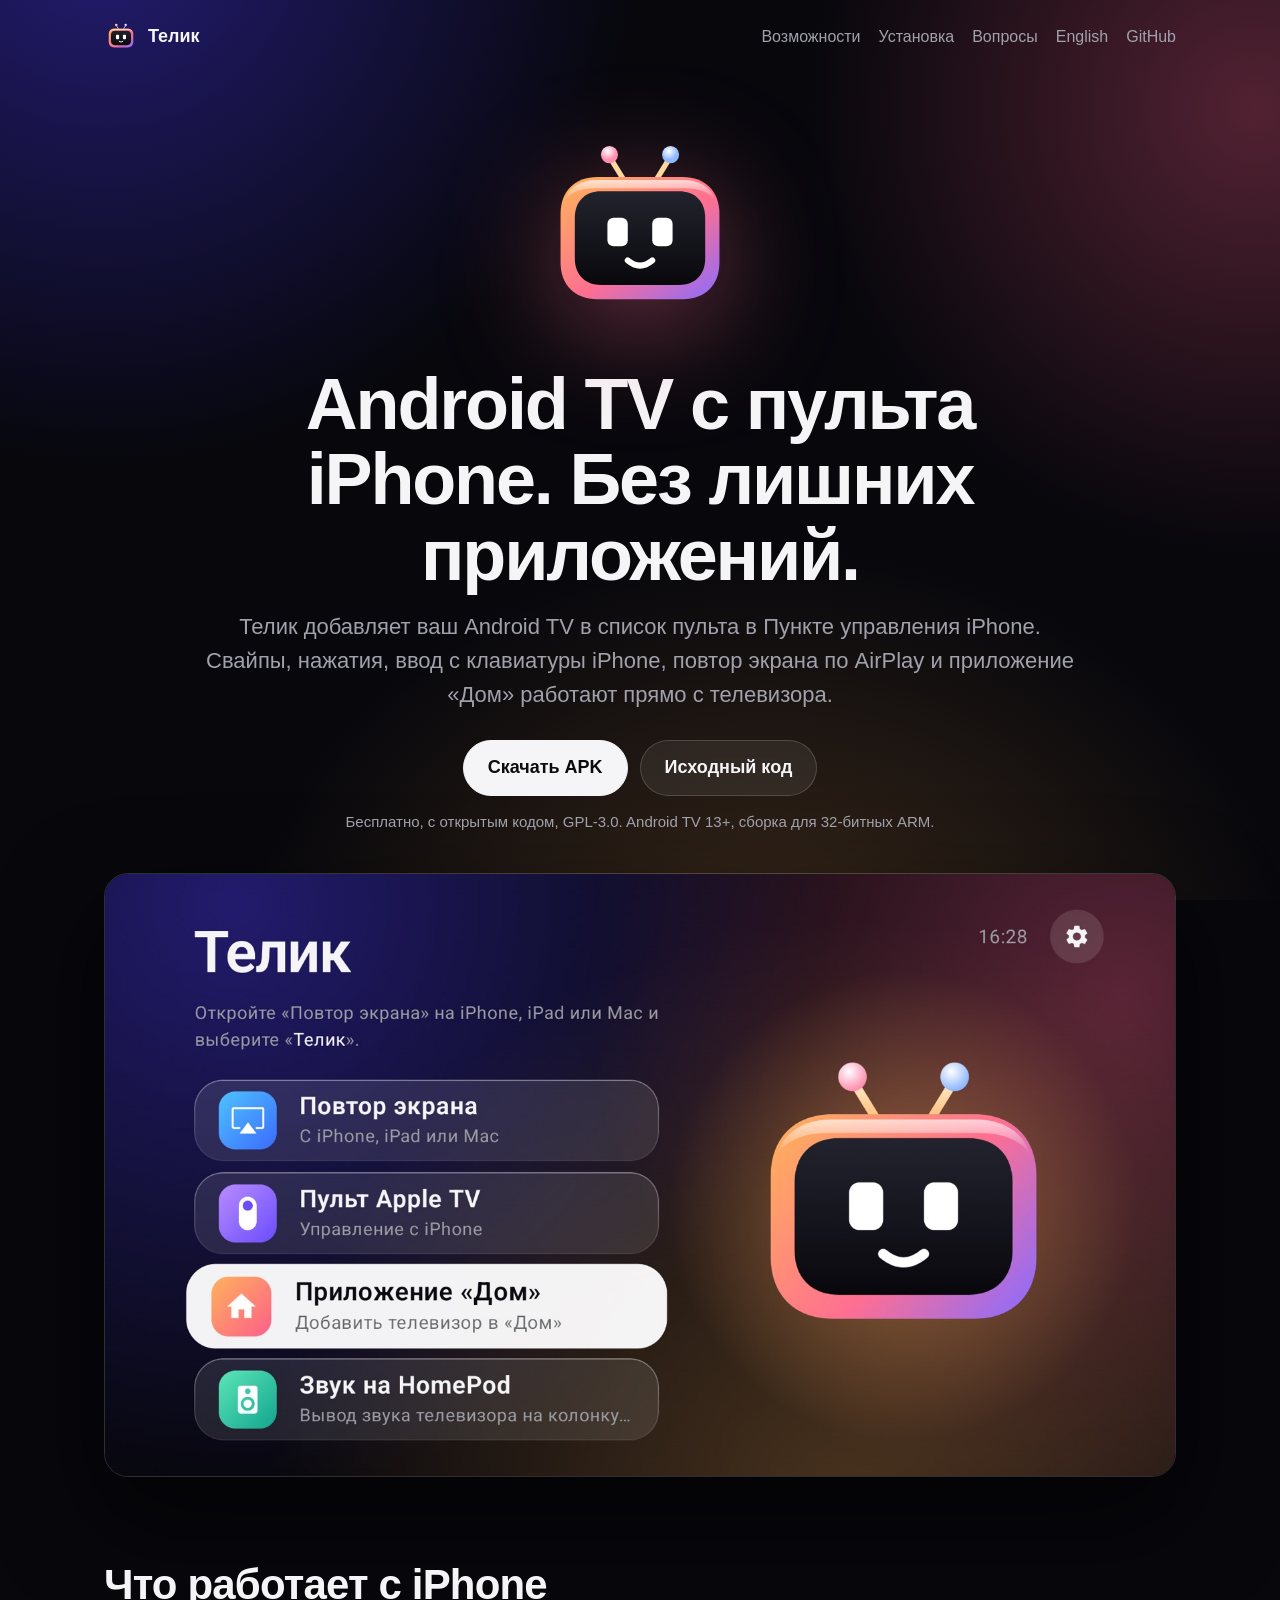
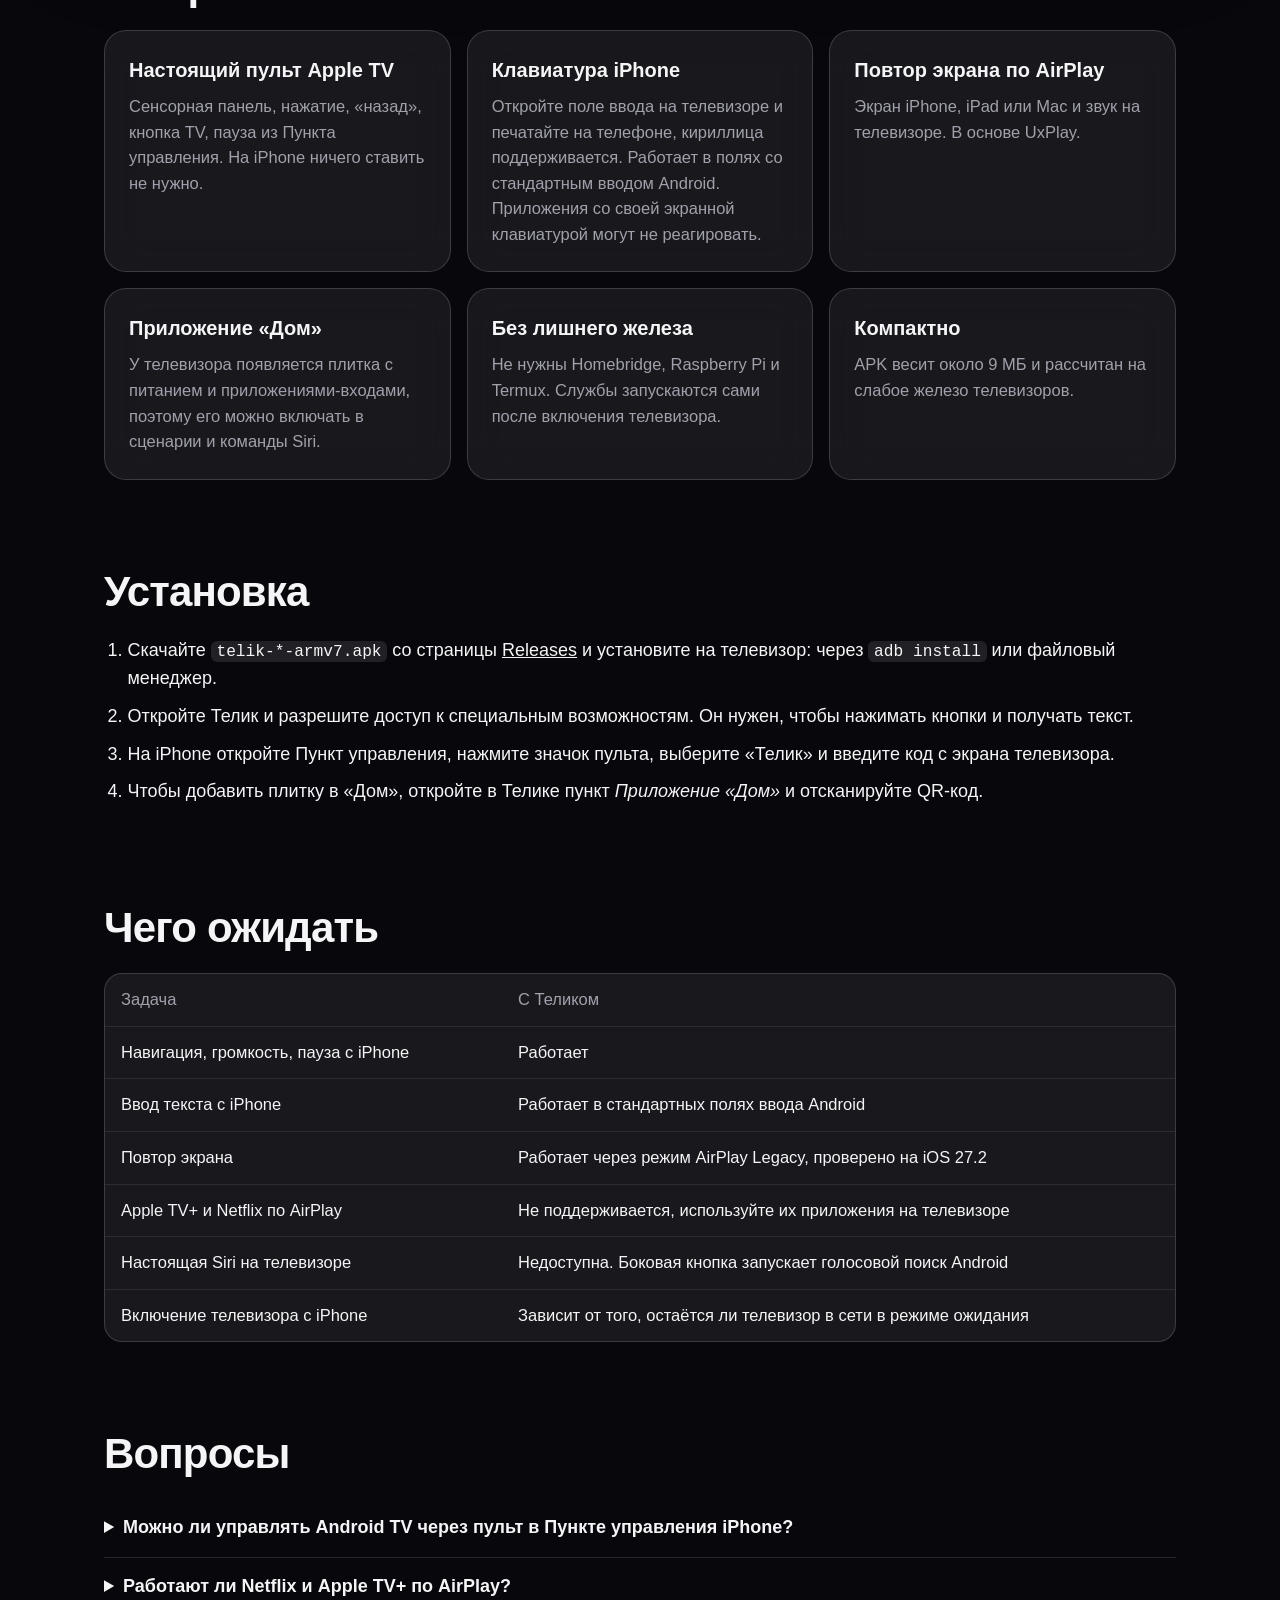
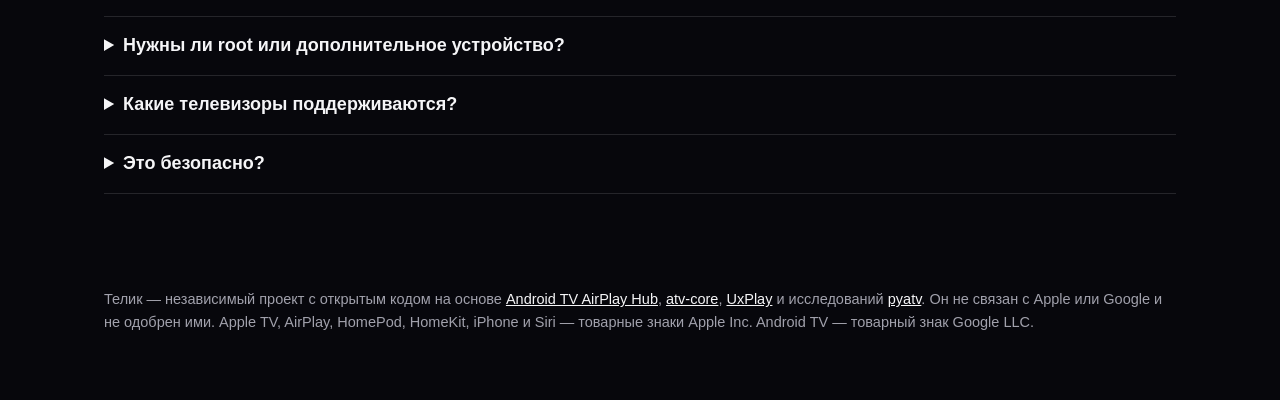
==== site/ru/index.html @ fb1e17ef "feat: add iphone keyboard and apple home server The app receives iPhone keyboard text. A Kotlin serv" ====
<!doctype html>
<html lang="ru">
<head>
<meta charset="utf-8">
<meta name="viewport" content="width=device-width, initial-scale=1">
<title>Телик: управление Android TV с iPhone через встроенный пульт Apple TV</title>
<meta name="description" content="Бесплатное приложение с открытым кодом для Android TV: штатный пульт iPhone в Пункте управления, ввод с клавиатуры iPhone, повтор экрана по AirPlay и телевизор в приложении «Дом». Устанавливается только на телевизор.">
<link rel="canonical" href="https://andrewkomkov.github.io/telik/ru/">
<link rel="alternate" hreflang="en" href="https://andrewkomkov.github.io/telik/">
<link rel="alternate" hreflang="ru" href="https://andrewkomkov.github.io/telik/ru/">
<link rel="alternate" hreflang="x-default" href="https://andrewkomkov.github.io/telik/">
<link rel="icon" href="../assets/mascot.svg" type="image/svg+xml">
<meta name="theme-color" content="#07070c">
<meta property="og:type" content="website">
<meta property="og:locale" content="ru_RU">
<meta property="og:title" content="Телик: пульт iPhone, клавиатура, AirPlay и «Дом» для Android TV">
<meta property="og:description" content="Одно бесплатное приложение на телевизоре. Без приставки Apple TV, сервера и приложений на iPhone.">
<meta property="og:url" content="https://andrewkomkov.github.io/telik/ru/">
<meta property="og:image" content="https://andrewkomkov.github.io/telik/assets/home.jpg">
<meta name="twitter:card" content="summary_large_image">
<link rel="stylesheet" href="../style.css">
<script type="application/ld+json">
{
  "@context": "https://schema.org",
  "@graph": [
    {
      "@type": "SoftwareApplication",
      "name": "Телик",
      "alternateName": "Telik",
      "applicationCategory": "UtilitiesApplication",
      "operatingSystem": "Android TV 13 или новее",
      "description": "Управление Android TV через штатный пульт и клавиатуру iPhone, повтор экрана по AirPlay и телевизор в приложении «Дом».",
      "url": "https://andrewkomkov.github.io/telik/ru/",
      "downloadUrl": "https://github.com/andrewkomkov/telik/releases/latest",
      "license": "https://www.gnu.org/licenses/gpl-3.0.html",
      "inLanguage": "ru",
      "offers": { "@type": "Offer", "price": "0", "priceCurrency": "USD" }
    },
    {
      "@type": "FAQPage",
      "mainEntity": [
        {
          "@type": "Question",
          "name": "Можно ли управлять Android TV через пульт в Пункте управления iPhone?",
          "acceptedAnswer": { "@type": "Answer", "text": "Да. Телик добавляет телевизор в список пульта Apple TV на iPhone. Сопряжение нужно один раз, по коду с экрана телевизора." }
        },
        {
          "@type": "Question",
          "name": "Работают ли Netflix и Apple TV+ по AirPlay?",
          "acceptedAnswer": { "@type": "Answer", "text": "Нет. Телик не расшифровывает защищённое видео. Открывайте эти сервисы в их приложениях на телевизоре и управляйте ими с пульта iPhone." }
        },
        {
          "@type": "Question",
          "name": "Нужны ли root или дополнительное устройство?",
          "acceptedAnswer": { "@type": "Answer", "text": "Нет. Приложение работает на телевизоре без root, сервера, Homebridge и приложений на iPhone." }
        }
      ]
    }
  ]
}
</script>
</head>
<body>
<div class="wrap">
  <header class="top">
    <a class="brand" href="./"><img src="../assets/mascot.svg" alt="" width="34" height="34">Телик</a>
    <nav aria-label="Главное меню">
      <a class="optional" href="#features">Возможности</a>
      <a class="optional" href="#install">Установка</a>
      <a class="optional" href="#faq">Вопросы</a>
      <a href="../" hreflang="en" lang="en">English</a>
      <a href="https://github.com/andrewkomkov/telik">GitHub</a>
    </nav>
  </header>

  <main>
    <div class="hero">
      <img class="mascot" src="../assets/mascot.svg" alt="Телик: улыбающийся телевизор с двумя антеннами" width="220" height="220">
      <h1>Android TV с пульта iPhone. Без лишних приложений.</h1>
      <p class="lead">Телик добавляет ваш Android TV в список пульта в Пункте управления iPhone. Свайпы, нажатия, ввод с клавиатуры iPhone, повтор экрана по AirPlay и приложение «Дом» работают прямо с телевизора.</p>
      <div class="cta">
        <a class="button primary" href="https://github.com/andrewkomkov/telik/releases/latest">Скачать APK</a>
        <a class="button" href="https://github.com/andrewkomkov/telik">Исходный код</a>
      </div>
      <p class="note">Бесплатно, с открытым кодом, GPL-3.0. Android TV 13+, сборка для 32-битных ARM.</p>
      <img class="shot" src="../assets/home.jpg" alt="Главный экран Телика: повтор экрана, пульт Apple TV, приложение «Дом» и звук на HomePod" width="1600" height="900">
    </div>

    <section id="features">
      <h2>Что работает с iPhone</h2>
      <div class="grid">
        <article class="card"><h3>Настоящий пульт Apple TV</h3><p>Сенсорная панель, нажатие, «назад», кнопка TV, пауза из Пункта управления. На iPhone ничего ставить не нужно.</p></article>
        <article class="card"><h3>Клавиатура iPhone</h3><p>Откройте поле ввода на телевизоре и печатайте на телефоне, кириллица поддерживается. Работает в полях со стандартным вводом Android. Приложения со своей экранной клавиатурой могут не реагировать.</p></article>
        <article class="card"><h3>Повтор экрана по AirPlay</h3><p>Экран iPhone, iPad или Mac и звук на телевизоре. В основе UxPlay.</p></article>
        <article class="card"><h3>Приложение «Дом»</h3><p>У телевизора появляется плитка с питанием и приложениями-входами, поэтому его можно включать в сценарии и команды Siri.</p></article>
        <article class="card"><h3>Без лишнего железа</h3><p>Не нужны Homebridge, Raspberry Pi и Termux. Службы запускаются сами после включения телевизора.</p></article>
        <article class="card"><h3>Компактно</h3><p>APK весит около 9&nbsp;МБ и рассчитан на слабое железо телевизоров.</p></article>
      </div>
    </section>

    <section id="install">
      <h2>Установка</h2>
      <ol class="steps">
        <li>Скачайте <code>telik-*-armv7.apk</code> со страницы <a href="https://github.com/andrewkomkov/telik/releases/latest">Releases</a> и установите на телевизор: через <code>adb install</code> или файловый менеджер.</li>
        <li>Откройте Телик и разрешите доступ к специальным возможностям. Он нужен, чтобы нажимать кнопки и получать текст.</li>
        <li>На iPhone откройте Пункт управления, нажмите значок пульта, выберите «Телик» и введите код с экрана телевизора.</li>
        <li>Чтобы добавить плитку в «Дом», откройте в Телике пункт <em>Приложение «Дом»</em> и отсканируйте QR-код.</li>
      </ol>
    </section>

    <section id="compare">
      <h2>Чего ожидать</h2>
      <div class="table-scroll">
        <table>
          <thead><tr><th scope="col">Задача</th><th scope="col">С Теликом</th></tr></thead>
          <tbody>
            <tr><td>Навигация, громкость, пауза с iPhone</td><td>Работает</td></tr>
            <tr><td>Ввод текста с iPhone</td><td>Работает в стандартных полях ввода Android</td></tr>
            <tr><td>Повтор экрана</td><td>Работает через режим AirPlay Legacy, проверено на iOS 27.2</td></tr>
            <tr><td>Apple TV+ и Netflix по AirPlay</td><td>Не поддерживается, используйте их приложения на телевизоре</td></tr>
            <tr><td>Настоящая Siri на телевизоре</td><td>Недоступна. Боковая кнопка запускает голосовой поиск Android</td></tr>
            <tr><td>Включение телевизора с iPhone</td><td>Зависит от того, остаётся ли телевизор в сети в режиме ожидания</td></tr>
          </tbody>
        </table>
      </div>
    </section>

    <section id="faq">
      <h2>Вопросы</h2>
      <details><summary>Можно ли управлять Android TV через пульт в Пункте управления iPhone?</summary><p>Да. Телик добавляет телевизор в список пульта Apple TV на iPhone. Сопряжение нужно один раз, по коду с экрана телевизора.</p></details>
      <details><summary>Работают ли Netflix и Apple TV+ по AirPlay?</summary><p>Нет. Телик не расшифровывает защищённое видео. Открывайте эти сервисы в их приложениях на телевизоре и управляйте ими с пульта iPhone.</p></details>
      <details><summary>Нужны ли root или дополнительное устройство?</summary><p>Нет. Приложение работает на телевизоре без root, сервера, Homebridge и приложений на iPhone.</p></details>
      <details><summary>Какие телевизоры поддерживаются?</summary><p>Проверено на 32-битном телевизоре Dahua 4K с Android 14 и iPhone на iOS 27.2. Другие модели на Android TV 13+ должны работать, отчёты ждём в трекере задач.</p></details>
      <details><summary>Это безопасно?</summary><p>Исходный код открыт. Служба специальных возможностей позволяет приложению управлять телевизором, поэтому ставьте только сборки, которым доверяете. В Телике нет аналитики и аккаунтов.</p></details>
    </section>
  </main>

  <footer>
    <p>Телик — независимый проект с открытым кодом на основе <a href="https://github.com/henry753951/android-tv-airplay-hub">Android TV AirPlay Hub</a>, <a href="https://github.com/corvofeng/atv-core">atv-core</a>, <a href="https://github.com/FDH2/UxPlay">UxPlay</a> и исследований <a href="https://github.com/postlund/pyatv">pyatv</a>. Он не связан с Apple или Google и не одобрен ими. Apple TV, AirPlay, HomePod, HomeKit, iPhone и Siri — товарные знаки Apple Inc. Android TV — товарный знак Google LLC.</p>
  </footer>
</div>
</body>
</html>
---- site/style.css ----
:root {
  --bg: #07070c;
  --text: #f5f5f7;
  --muted: #a1a1ac;
  --glass: rgb(255 255 255 / 7%);
  --edge: rgb(255 255 255 / 16%);
  --accent: #ff6f91;
}

* { box-sizing: border-box; }

html { scroll-behavior: smooth; }

body {
  margin: 0;
  background:
    radial-gradient(60vw 60vw at 8% -8%, rgb(74 58 255 / 42%), transparent 70%),
    radial-gradient(50vw 50vw at 98% 12%, rgb(255 94 138 / 30%), transparent 70%),
    radial-gradient(60vw 50vw at 60% 110%, rgb(255 170 77 / 22%), transparent 70%),
    var(--bg);
  background-attachment: fixed;
  color: var(--text);
  font: 400 18px/1.55 -apple-system, BlinkMacSystemFont, "SF Pro Text", "Inter", "Segoe UI", Roboto, sans-serif;
  -webkit-font-smoothing: antialiased;
}

a { color: inherit; }

.wrap { width: min(1120px, 100%); margin: 0 auto; padding: 0 24px; }

header.top {
  display: flex;
  align-items: center;
  justify-content: space-between;
  gap: 16px;
  padding: 20px 0;
}

.brand { display: flex; align-items: center; gap: 10px; font-weight: 650; text-decoration: none; }
.brand img { width: 34px; height: 34px; }

.top nav { display: flex; gap: 18px; color: var(--muted); font-size: 16px; }
.top nav a { text-decoration: none; }
.top nav a:hover, .top nav a:focus-visible { color: var(--text); }

.hero { padding: 48px 0 32px; text-align: center; }
.hero .mascot { width: min(220px, 50vw); filter: drop-shadow(0 24px 60px rgb(255 111 145 / 45%)); }

h1 {
  margin: 16px auto 16px;
  max-width: 17ch;
  font-size: clamp(38px, 7vw, 72px);
  line-height: 1.05;
  font-weight: 700;
  letter-spacing: -0.03em;
  text-wrap: balance;
}

.lead { max-width: 40em; margin: 0 auto 28px; color: var(--muted); font-size: clamp(18px, 2.3vw, 22px); text-wrap: pretty; }

.cta { display: flex; flex-wrap: wrap; justify-content: center; gap: 12px; }

.button {
  display: inline-block;
  padding: 13px 24px;
  border-radius: 999px;
  border: 1px solid var(--edge);
  background: var(--glass);
  font-weight: 600;
  text-decoration: none;
  backdrop-filter: blur(16px);
}

.button.primary { background: var(--text); border-color: var(--text); color: #0b0b10; }
.button:hover, .button:focus-visible { transform: scale(1.03); }

.note { margin-top: 14px; color: var(--muted); font-size: 15px; }

.shot {
  display: block;
  width: 100%;
  height: auto;
  margin: 40px 0 8px;
  border-radius: 24px;
  border: 1px solid var(--edge);
  box-shadow: 0 40px 100px rgb(0 0 0 / 55%);
}

section { padding: 44px 0; }

h2 { margin: 0 0 22px; font-size: clamp(28px, 4vw, 42px); line-height: 1.12; letter-spacing: -0.02em; text-wrap: balance; }

.grid { display: grid; grid-template-columns: repeat(auto-fit, minmax(270px, 1fr)); gap: 16px; }

.card {
  padding: 24px;
  border: 1px solid var(--edge);
  border-radius: 22px;
  background: var(--glass);
  backdrop-filter: blur(20px);
}

.card h3 { margin: 0 0 8px; font-size: 20px; }
.card p { margin: 0; color: var(--muted); font-size: 16.500px; }

ol.steps { padding-left: 1.3em; margin: 0; }
ol.steps li { margin-bottom: 10px; }

table { width: 100%; border-collapse: collapse; font-size: 16.500px; }
.table-scroll { overflow-x: auto; border: 1px solid var(--edge); border-radius: 18px; background: var(--glass); }
th, td { padding: 13px 16px; text-align: left; border-bottom: 1px solid rgb(255 255 255 / 9%); vertical-align: top; }
tr:last-child td { border-bottom: 0; }
th { color: var(--muted); font-weight: 500; }

details { padding: 15px 0; border-bottom: 1px solid rgb(255 255 255 / 12%); }
summary { cursor: pointer; font-weight: 600; }
details p { margin: 10px 0 0; color: var(--muted); }

code { padding: 0.1em 0.35em; border-radius: 6px; background: rgb(255 255 255 / 10%); font-size: 0.9em; overflow-wrap: anywhere; }

footer { padding: 36px 0 52px; color: var(--muted); font-size: 14.500px; }
footer a { color: var(--text); }

@media (prefers-reduced-motion: reduce) {
  html { scroll-behavior: auto; }
  .button:hover, .button:focus-visible { transform: none; }
}

@media (max-width: 560px) {
  .top nav a.optional { display: none; }
  body { font-size: 17px; }
}
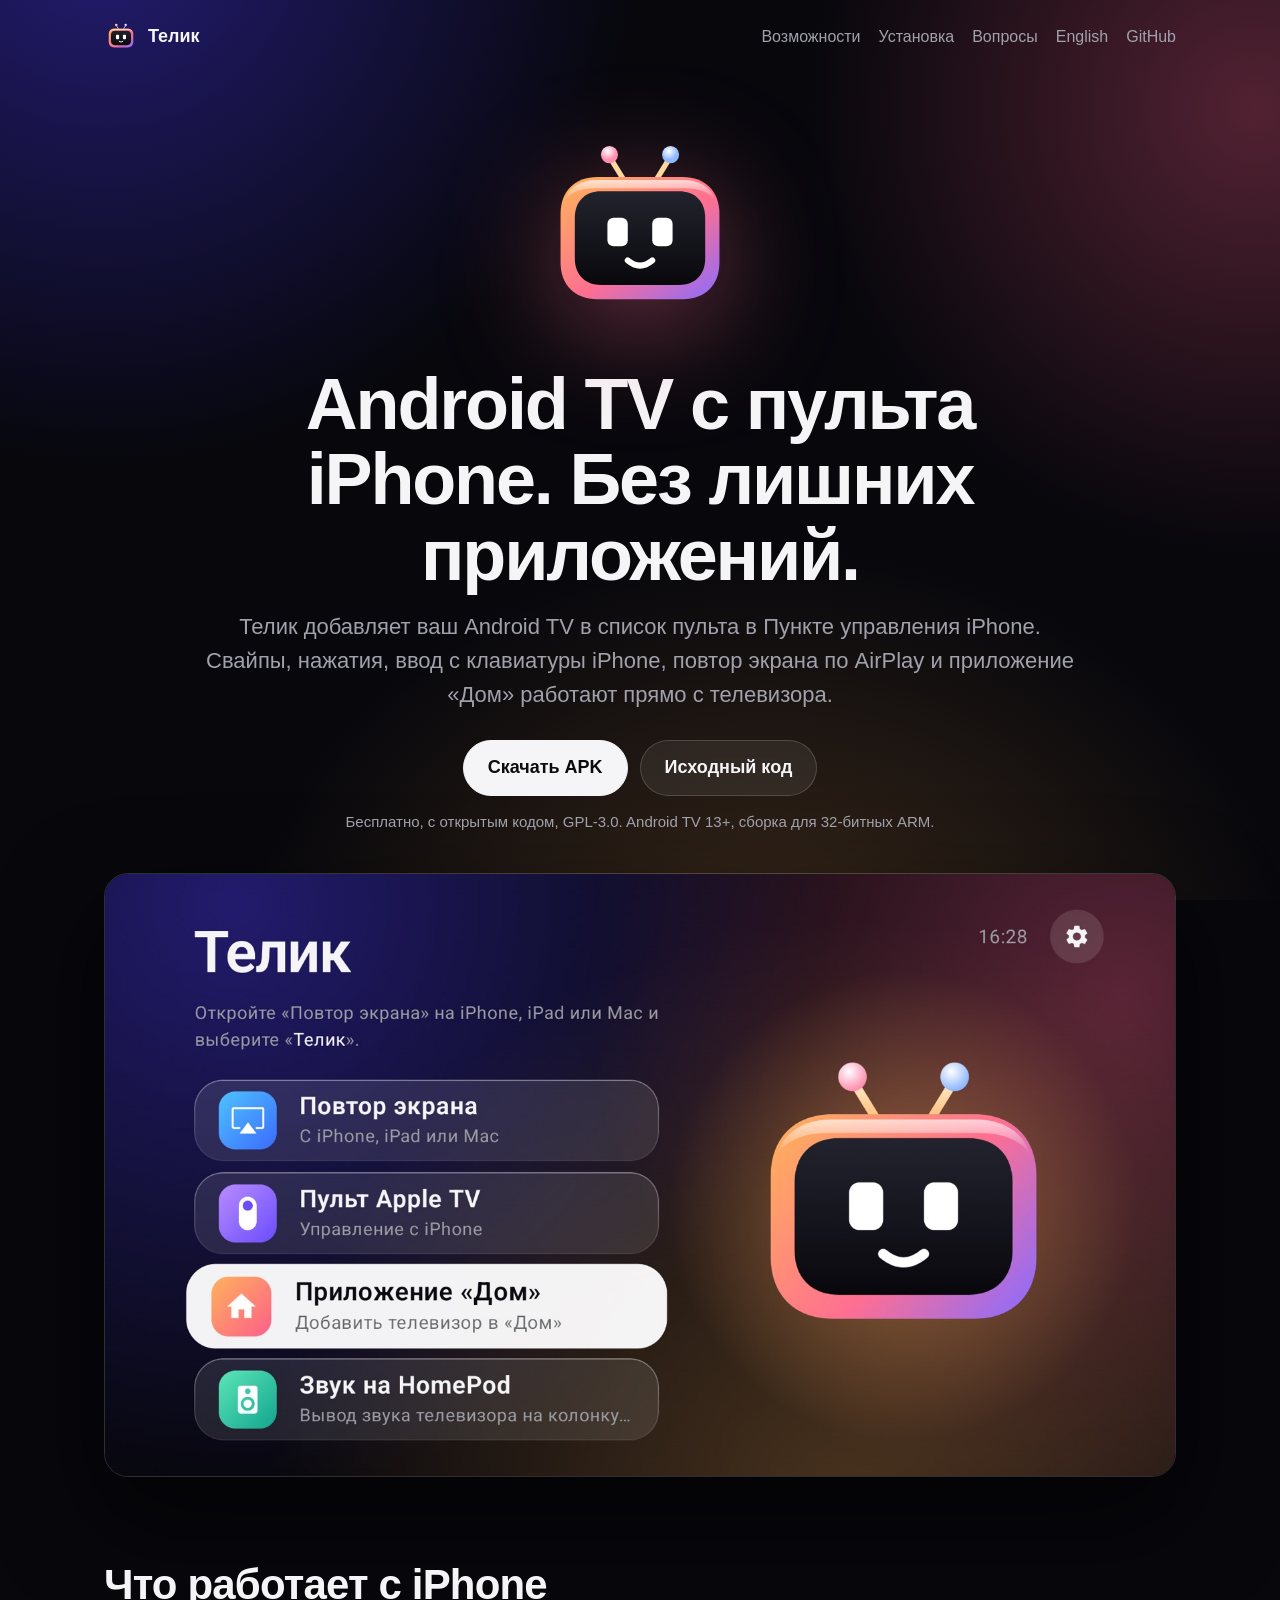
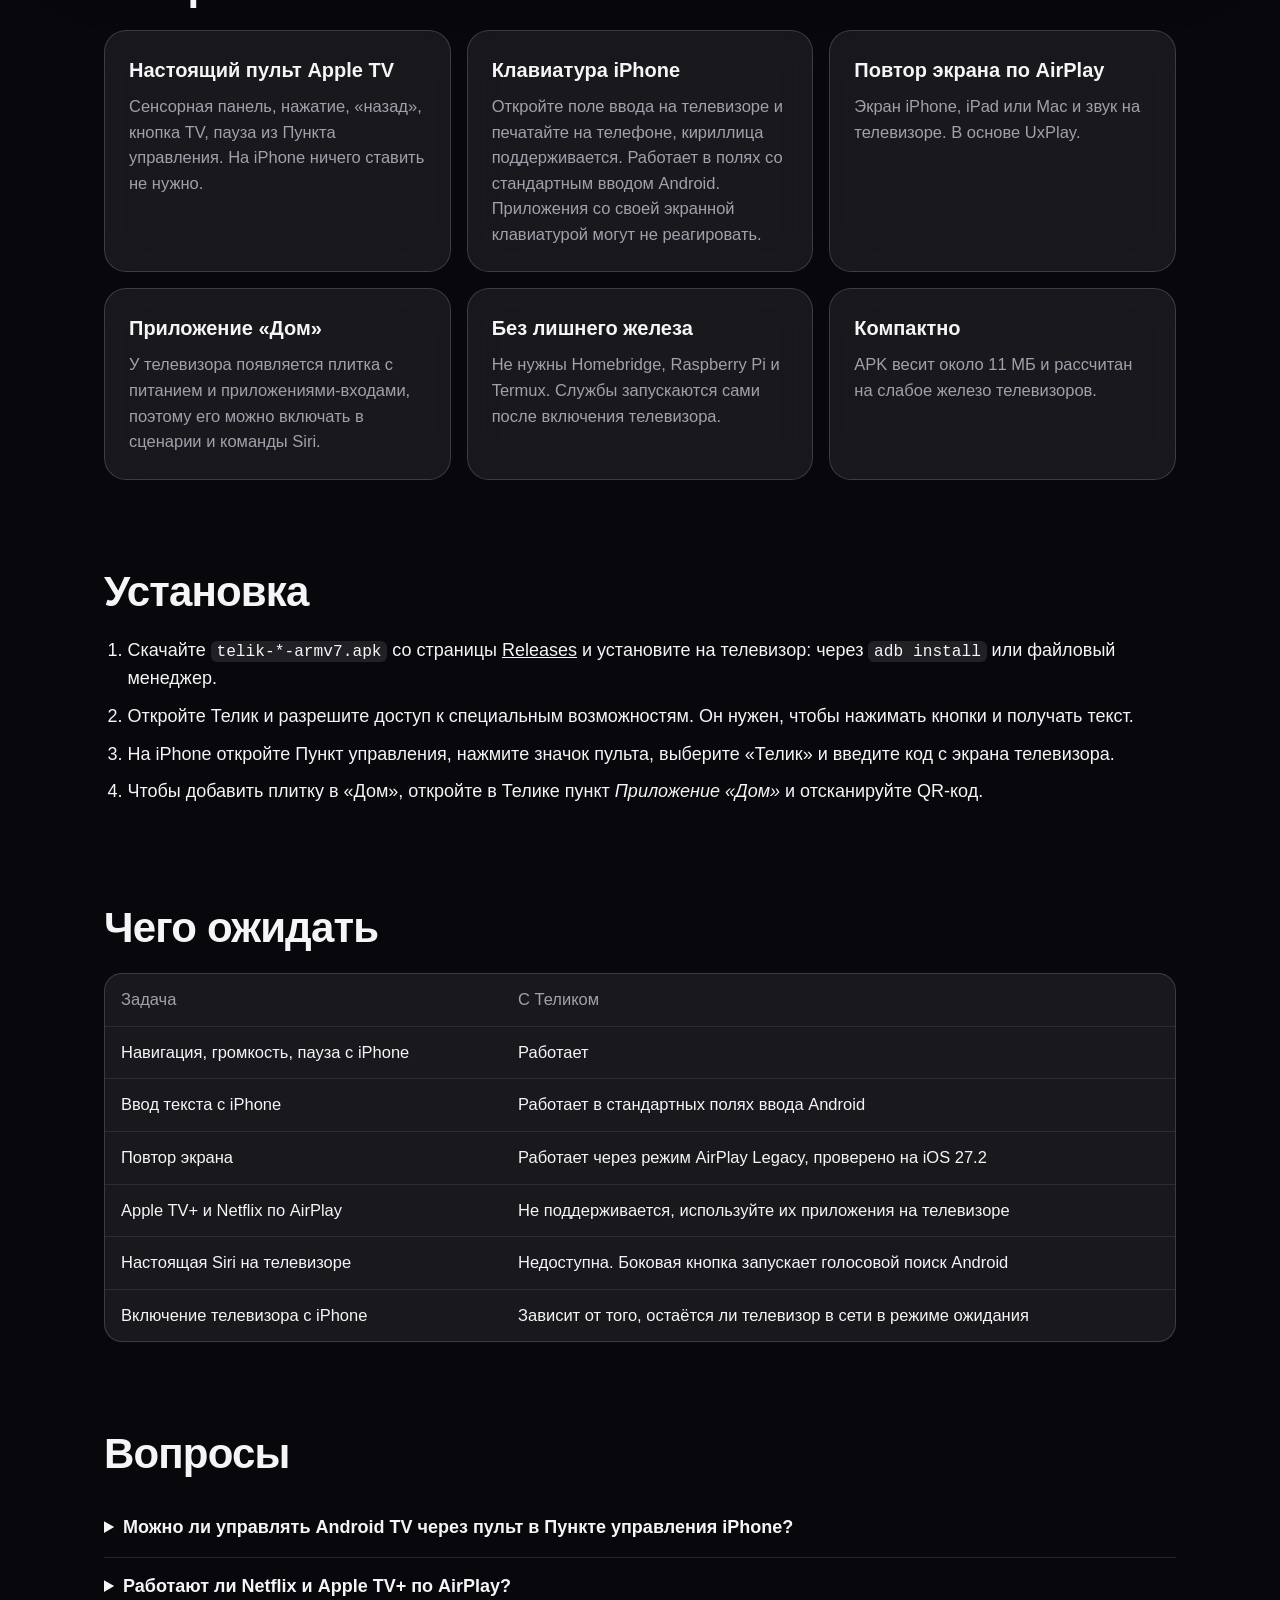
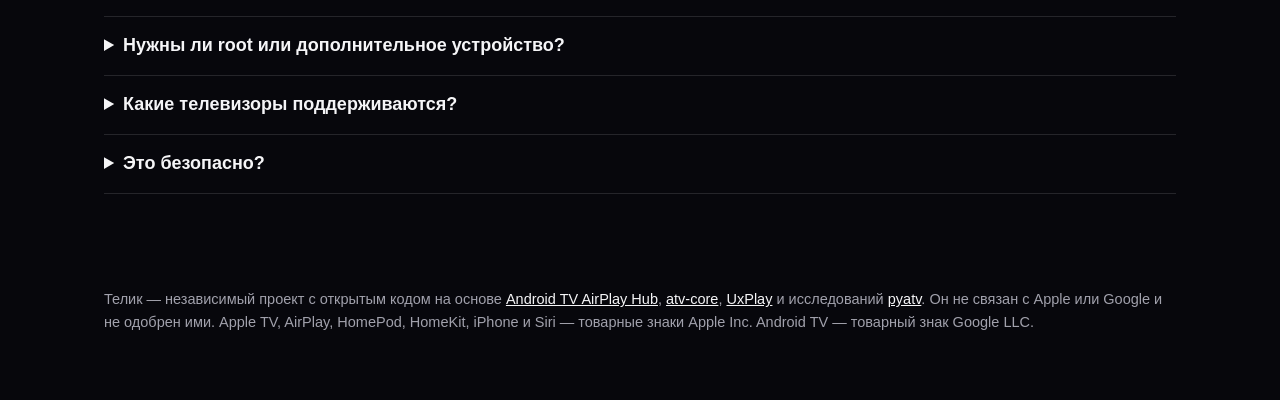
==== commit b7c3731e: "docs: add airplay 2 plan and f-droid recipe The site now shows the correct APK size. The plan is in " ====
--- a/site/ru/index.html
+++ b/site/ru/index.html
@@ -94,7 +94,7 @@
         <article class="card"><h3>Повтор экрана по AirPlay</h3><p>Экран iPhone, iPad или Mac и звук на телевизоре. В основе UxPlay.</p></article>
         <article class="card"><h3>Приложение «Дом»</h3><p>У телевизора появляется плитка с питанием и приложениями-входами, поэтому его можно включать в сценарии и команды Siri.</p></article>
         <article class="card"><h3>Без лишнего железа</h3><p>Не нужны Homebridge, Raspberry Pi и Termux. Службы запускаются сами после включения телевизора.</p></article>
-        <article class="card"><h3>Компактно</h3><p>APK весит около 9&nbsp;МБ и рассчитан на слабое железо телевизоров.</p></article>
+        <article class="card"><h3>Компактно</h3><p>APK весит около 11&nbsp;МБ и рассчитан на слабое железо телевизоров.</p></article>
       </div>
     </section>
 
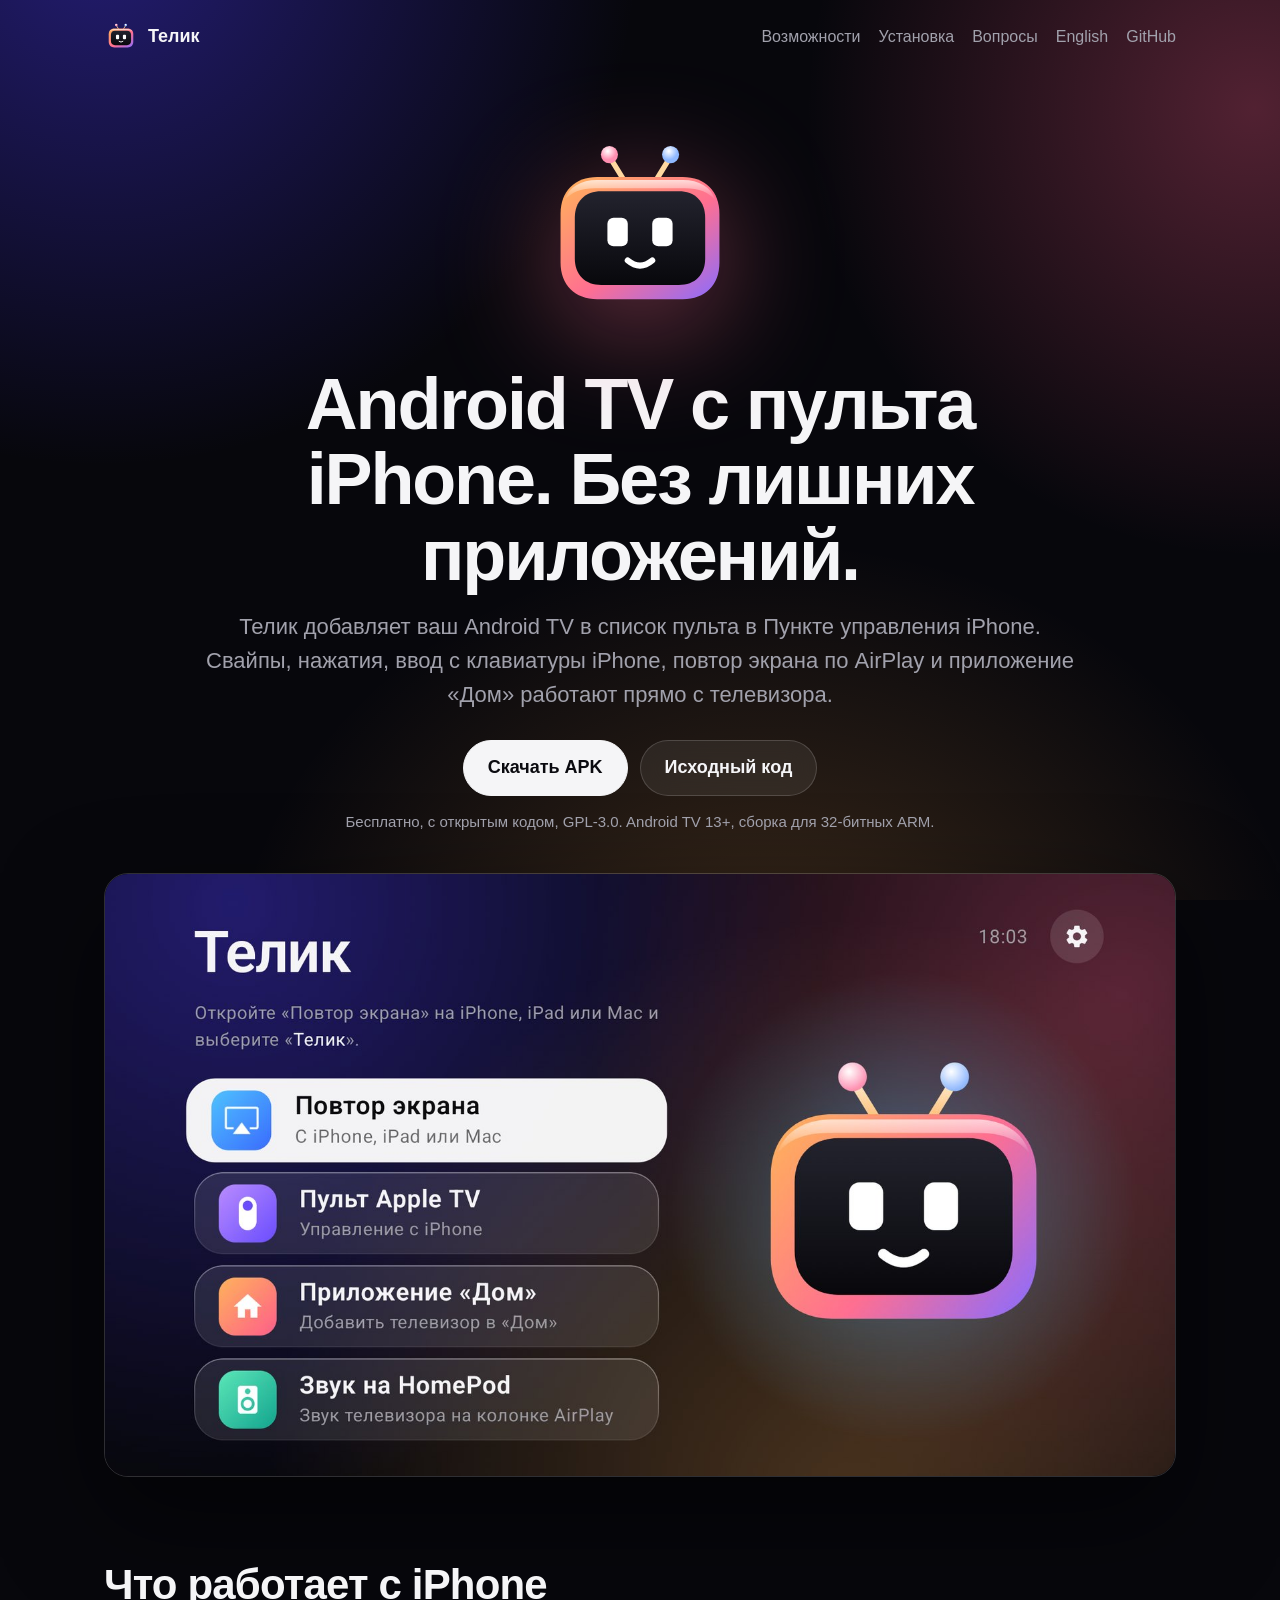
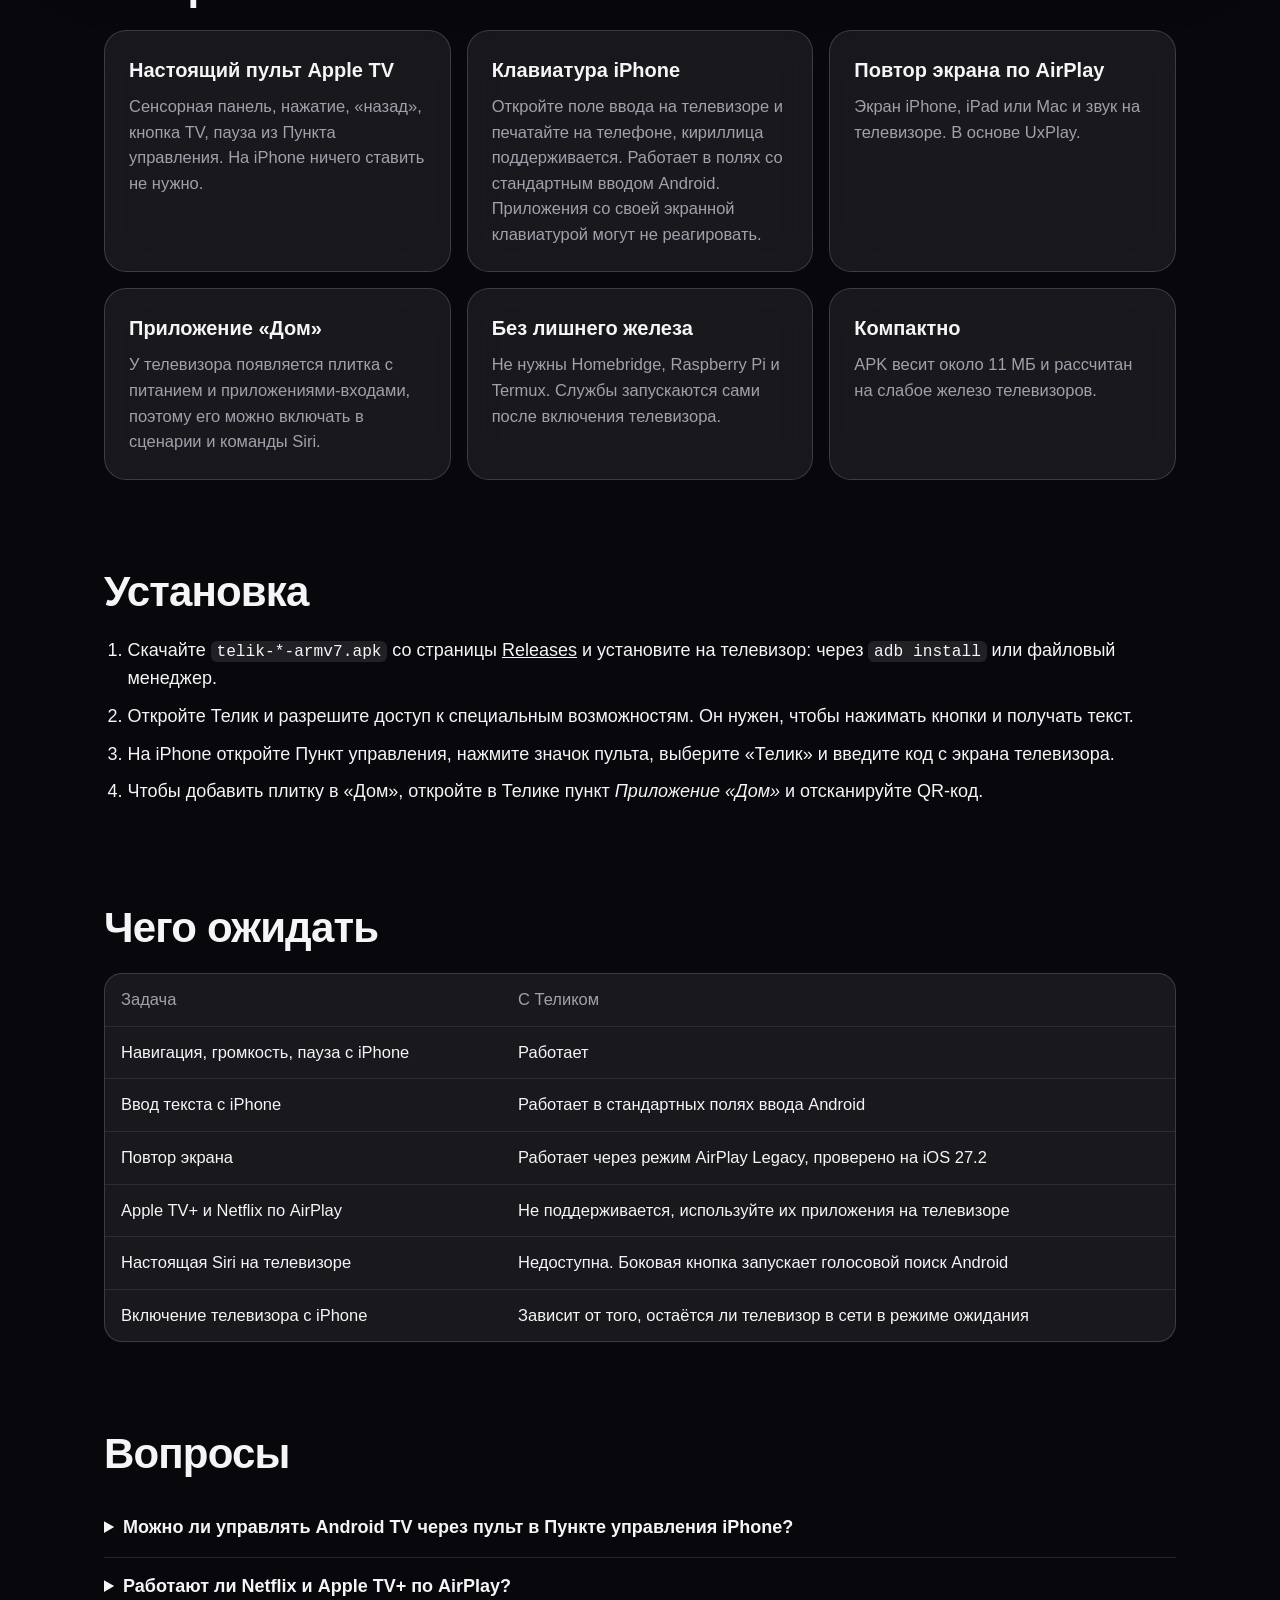
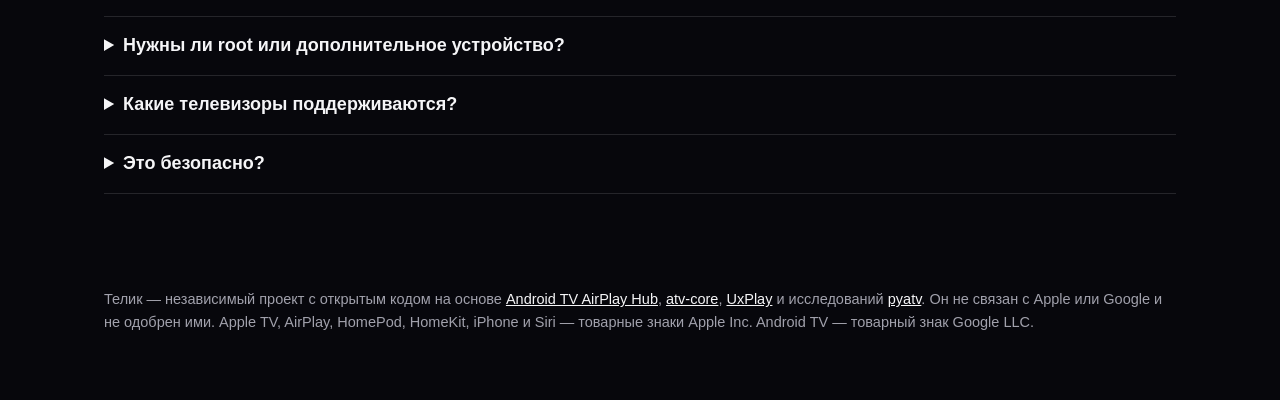
==== commit 23879850: "docs: use a screenshot for each site language" ====
--- a/site/ru/index.html
+++ b/site/ru/index.html
@@ -16,7 +16,7 @@
 <meta property="og:title" content="Телик: пульт iPhone, клавиатура, AirPlay и «Дом» для Android TV">
 <meta property="og:description" content="Одно бесплатное приложение на телевизоре. Без приставки Apple TV, сервера и приложений на iPhone.">
 <meta property="og:url" content="https://andrewkomkov.github.io/telik/ru/">
-<meta property="og:image" content="https://andrewkomkov.github.io/telik/assets/home.jpg">
+<meta property="og:image" content="https://andrewkomkov.github.io/telik/assets/home-ru.jpg">
 <meta name="twitter:card" content="summary_large_image">
 <link rel="stylesheet" href="../style.css">
 <script type="application/ld+json">
@@ -83,7 +83,7 @@
         <a class="button" href="https://github.com/andrewkomkov/telik">Исходный код</a>
       </div>
       <p class="note">Бесплатно, с открытым кодом, GPL-3.0. Android TV 13+, сборка для 32-битных ARM.</p>
-      <img class="shot" src="../assets/home.jpg" alt="Главный экран Телика: повтор экрана, пульт Apple TV, приложение «Дом» и звук на HomePod" width="1600" height="900">
+      <img class="shot" src="../assets/home-ru.jpg" alt="Главный экран Телика: повтор экрана, пульт Apple TV, приложение «Дом» и звук на HomePod" width="1600" height="900">
     </div>
 
     <section id="features">
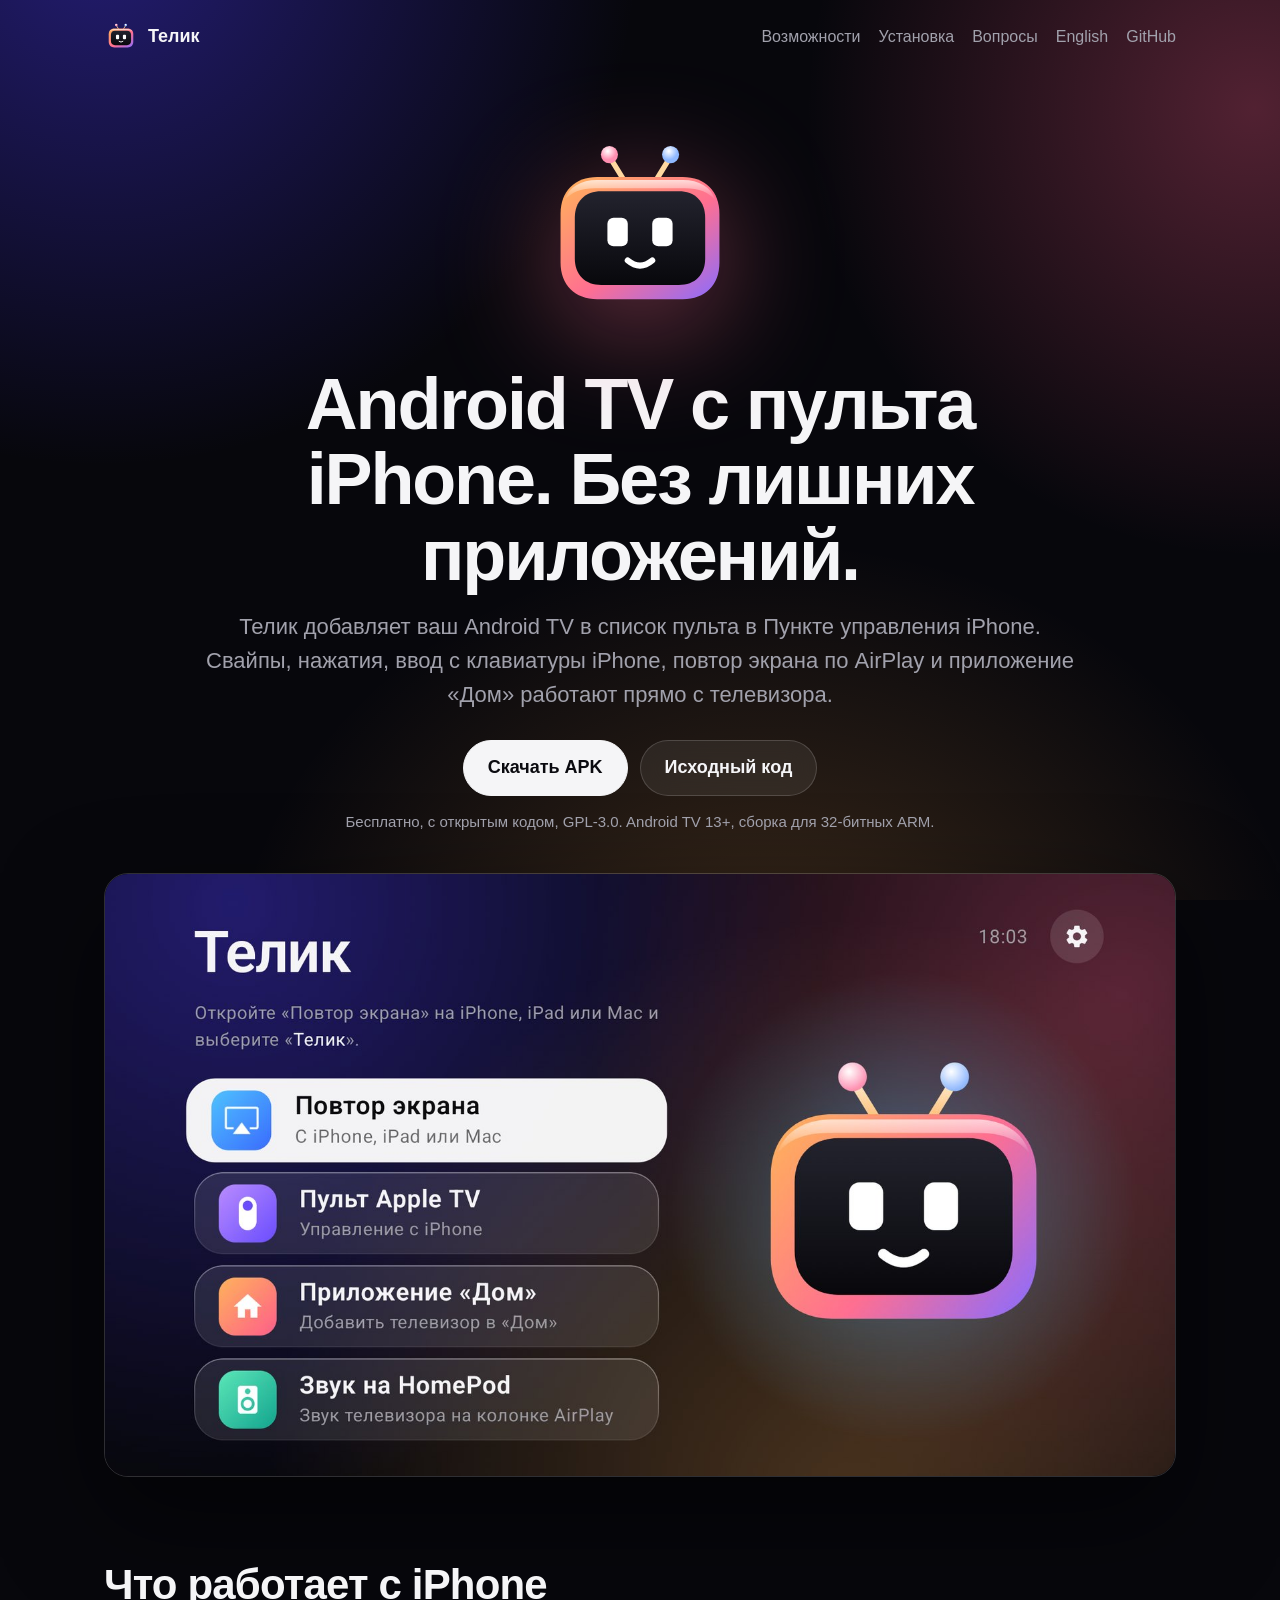
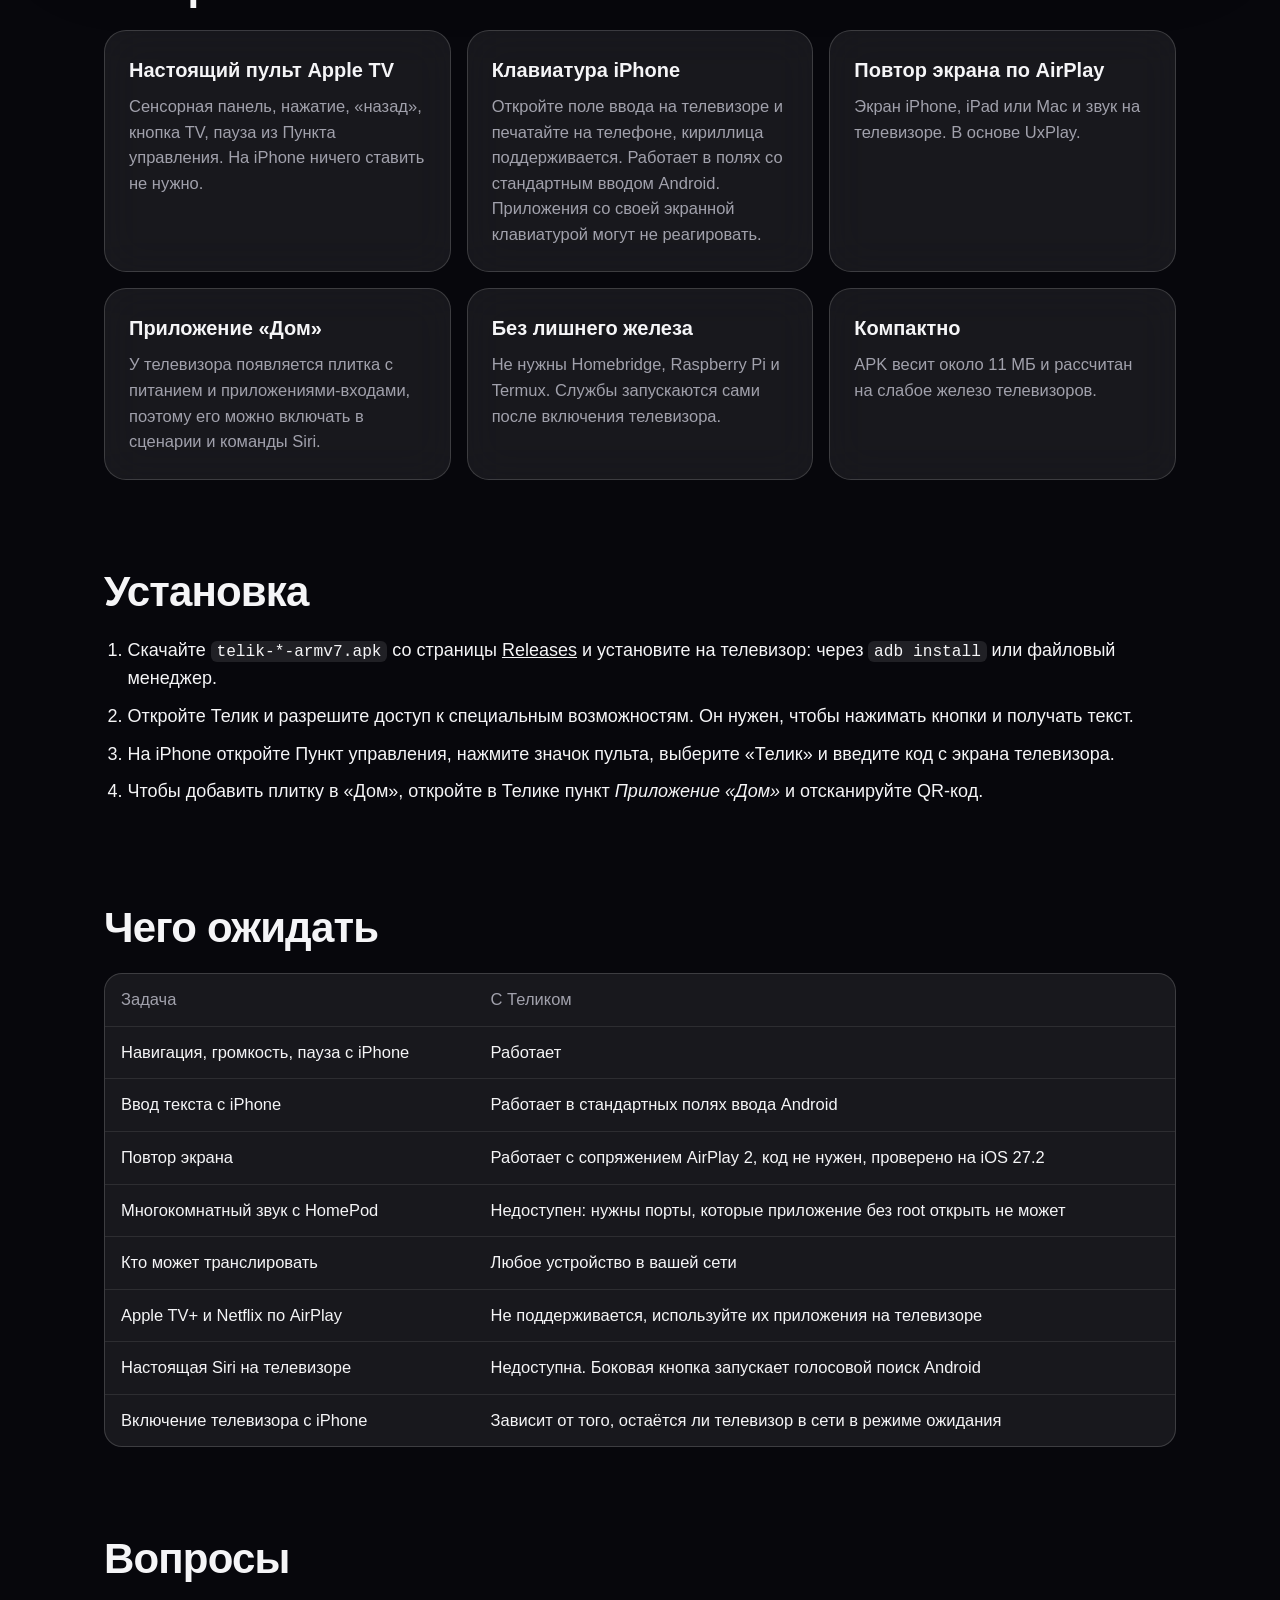
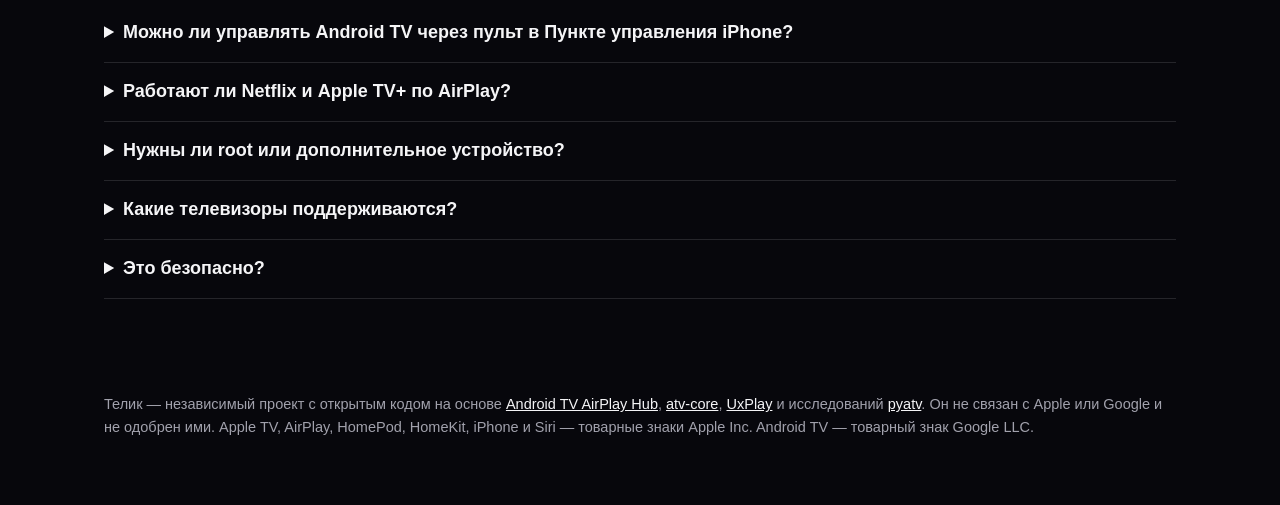
==== commit 97d3c835: "docs: describe airplay 2 for version 2.0.0" ====
--- a/site/ru/index.html
+++ b/site/ru/index.html
@@ -116,7 +116,9 @@
           <tbody>
             <tr><td>Навигация, громкость, пауза с iPhone</td><td>Работает</td></tr>
             <tr><td>Ввод текста с iPhone</td><td>Работает в стандартных полях ввода Android</td></tr>
-            <tr><td>Повтор экрана</td><td>Работает через режим AirPlay Legacy, проверено на iOS 27.2</td></tr>
+            <tr><td>Повтор экрана</td><td>Работает с сопряжением AirPlay 2, код не нужен, проверено на iOS 27.2</td></tr>
+            <tr><td>Многокомнатный звук с HomePod</td><td>Недоступен: нужны порты, которые приложение без root открыть не может</td></tr>
+            <tr><td>Кто может транслировать</td><td>Любое устройство в вашей сети</td></tr>
             <tr><td>Apple TV+ и Netflix по AirPlay</td><td>Не поддерживается, используйте их приложения на телевизоре</td></tr>
             <tr><td>Настоящая Siri на телевизоре</td><td>Недоступна. Боковая кнопка запускает голосовой поиск Android</td></tr>
             <tr><td>Включение телевизора с iPhone</td><td>Зависит от того, остаётся ли телевизор в сети в режиме ожидания</td></tr>
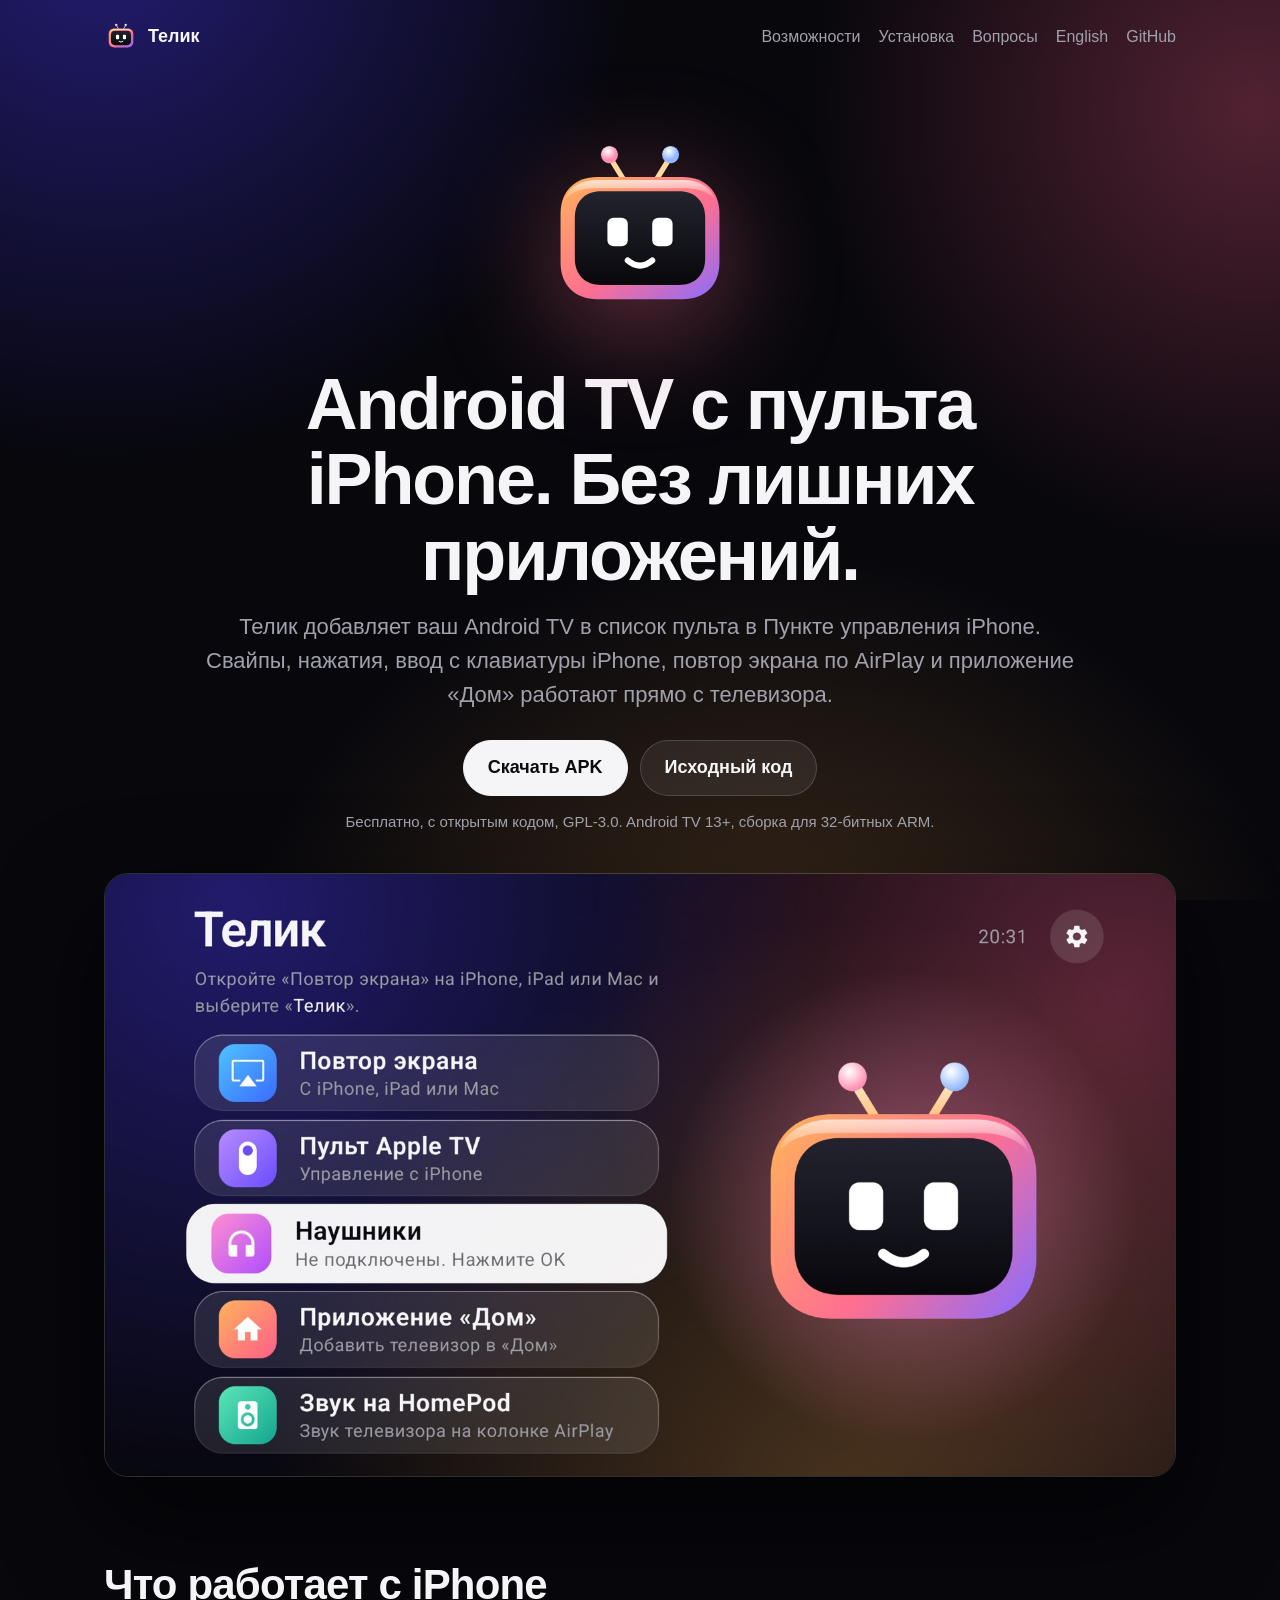
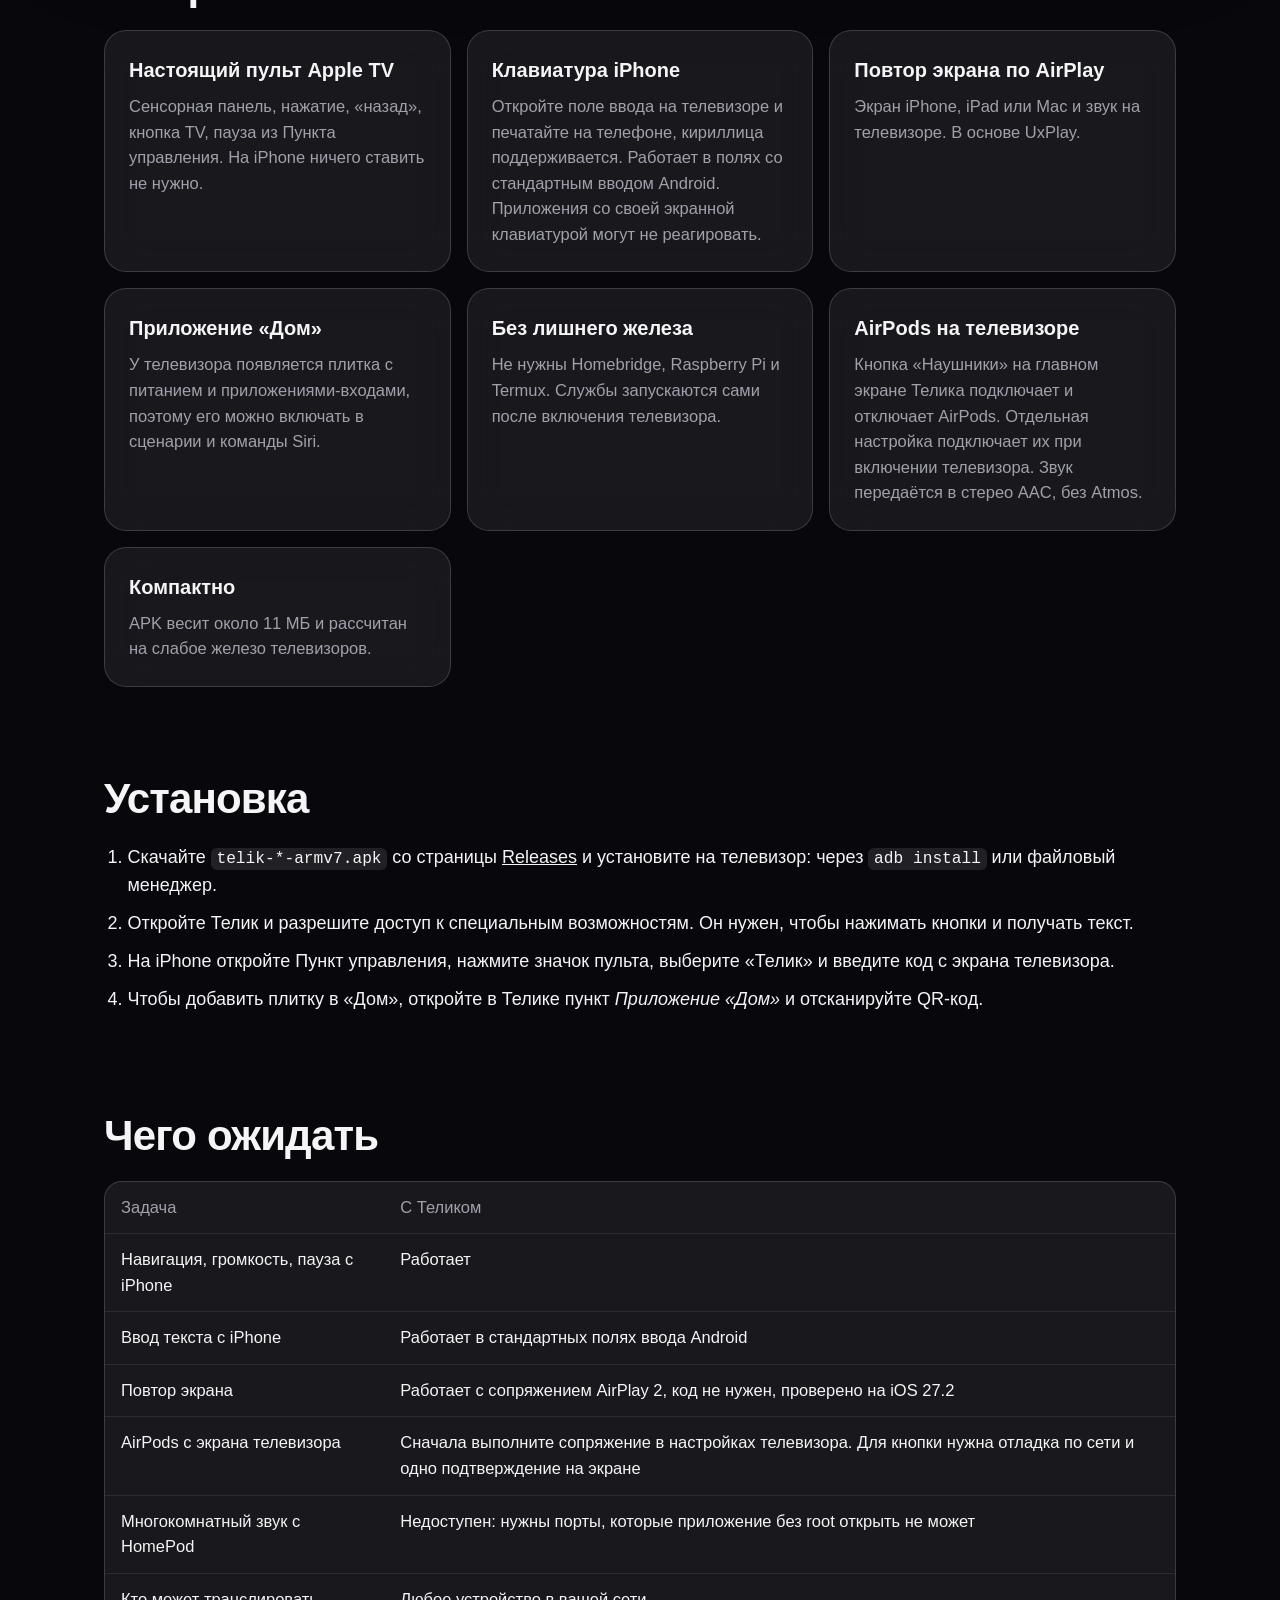
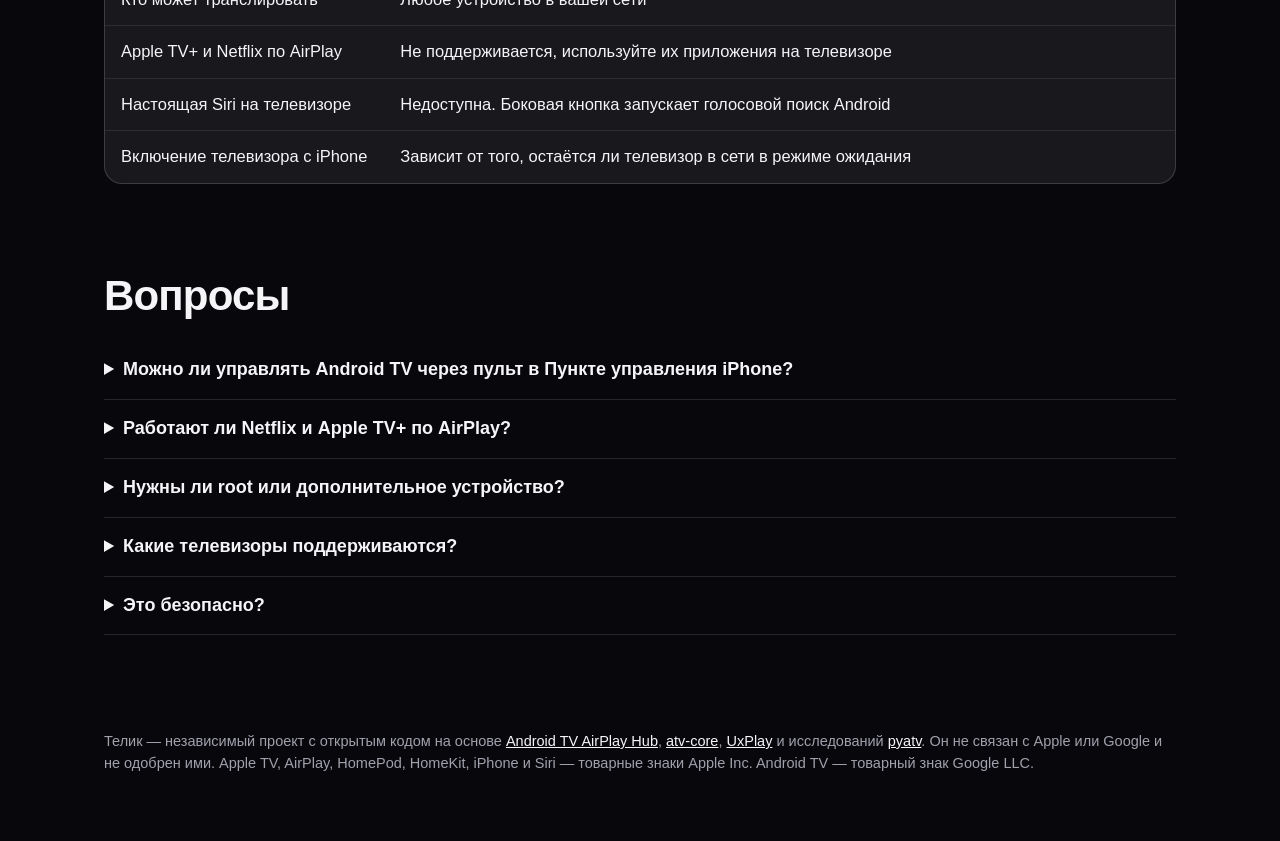
==== commit 758a66e2: "docs(site): describe the headphones button" ====
--- a/site/ru/index.html
+++ b/site/ru/index.html
@@ -83,7 +83,7 @@
         <a class="button" href="https://github.com/andrewkomkov/telik">Исходный код</a>
       </div>
       <p class="note">Бесплатно, с открытым кодом, GPL-3.0. Android TV 13+, сборка для 32-битных ARM.</p>
-      <img class="shot" src="../assets/home-ru.jpg" alt="Главный экран Телика: повтор экрана, пульт Apple TV, приложение «Дом» и звук на HomePod" width="1600" height="900">
+      <img class="shot" src="../assets/home-ru.jpg" alt="Главный экран Телика: повтор экрана, пульт Apple TV, наушники, приложение «Дом» и звук на HomePod" width="1600" height="900">
     </div>
 
     <section id="features">
@@ -94,6 +94,7 @@
         <article class="card"><h3>Повтор экрана по AirPlay</h3><p>Экран iPhone, iPad или Mac и звук на телевизоре. В основе UxPlay.</p></article>
         <article class="card"><h3>Приложение «Дом»</h3><p>У телевизора появляется плитка с питанием и приложениями-входами, поэтому его можно включать в сценарии и команды Siri.</p></article>
         <article class="card"><h3>Без лишнего железа</h3><p>Не нужны Homebridge, Raspberry Pi и Termux. Службы запускаются сами после включения телевизора.</p></article>
+        <article class="card"><h3>AirPods на телевизоре</h3><p>Кнопка «Наушники» на главном экране Телика подключает и отключает AirPods. Отдельная настройка подключает их при включении телевизора. Звук передаётся в стерео AAC, без Atmos.</p></article>
         <article class="card"><h3>Компактно</h3><p>APK весит около 11&nbsp;МБ и рассчитан на слабое железо телевизоров.</p></article>
       </div>
     </section>
@@ -117,6 +118,7 @@
             <tr><td>Навигация, громкость, пауза с iPhone</td><td>Работает</td></tr>
             <tr><td>Ввод текста с iPhone</td><td>Работает в стандартных полях ввода Android</td></tr>
             <tr><td>Повтор экрана</td><td>Работает с сопряжением AirPlay 2, код не нужен, проверено на iOS 27.2</td></tr>
+            <tr><td>AirPods с экрана телевизора</td><td>Сначала выполните сопряжение в настройках телевизора. Для кнопки нужна отладка по сети и одно подтверждение на экране</td></tr>
             <tr><td>Многокомнатный звук с HomePod</td><td>Недоступен: нужны порты, которые приложение без root открыть не может</td></tr>
             <tr><td>Кто может транслировать</td><td>Любое устройство в вашей сети</td></tr>
             <tr><td>Apple TV+ и Netflix по AirPlay</td><td>Не поддерживается, используйте их приложения на телевизоре</td></tr>
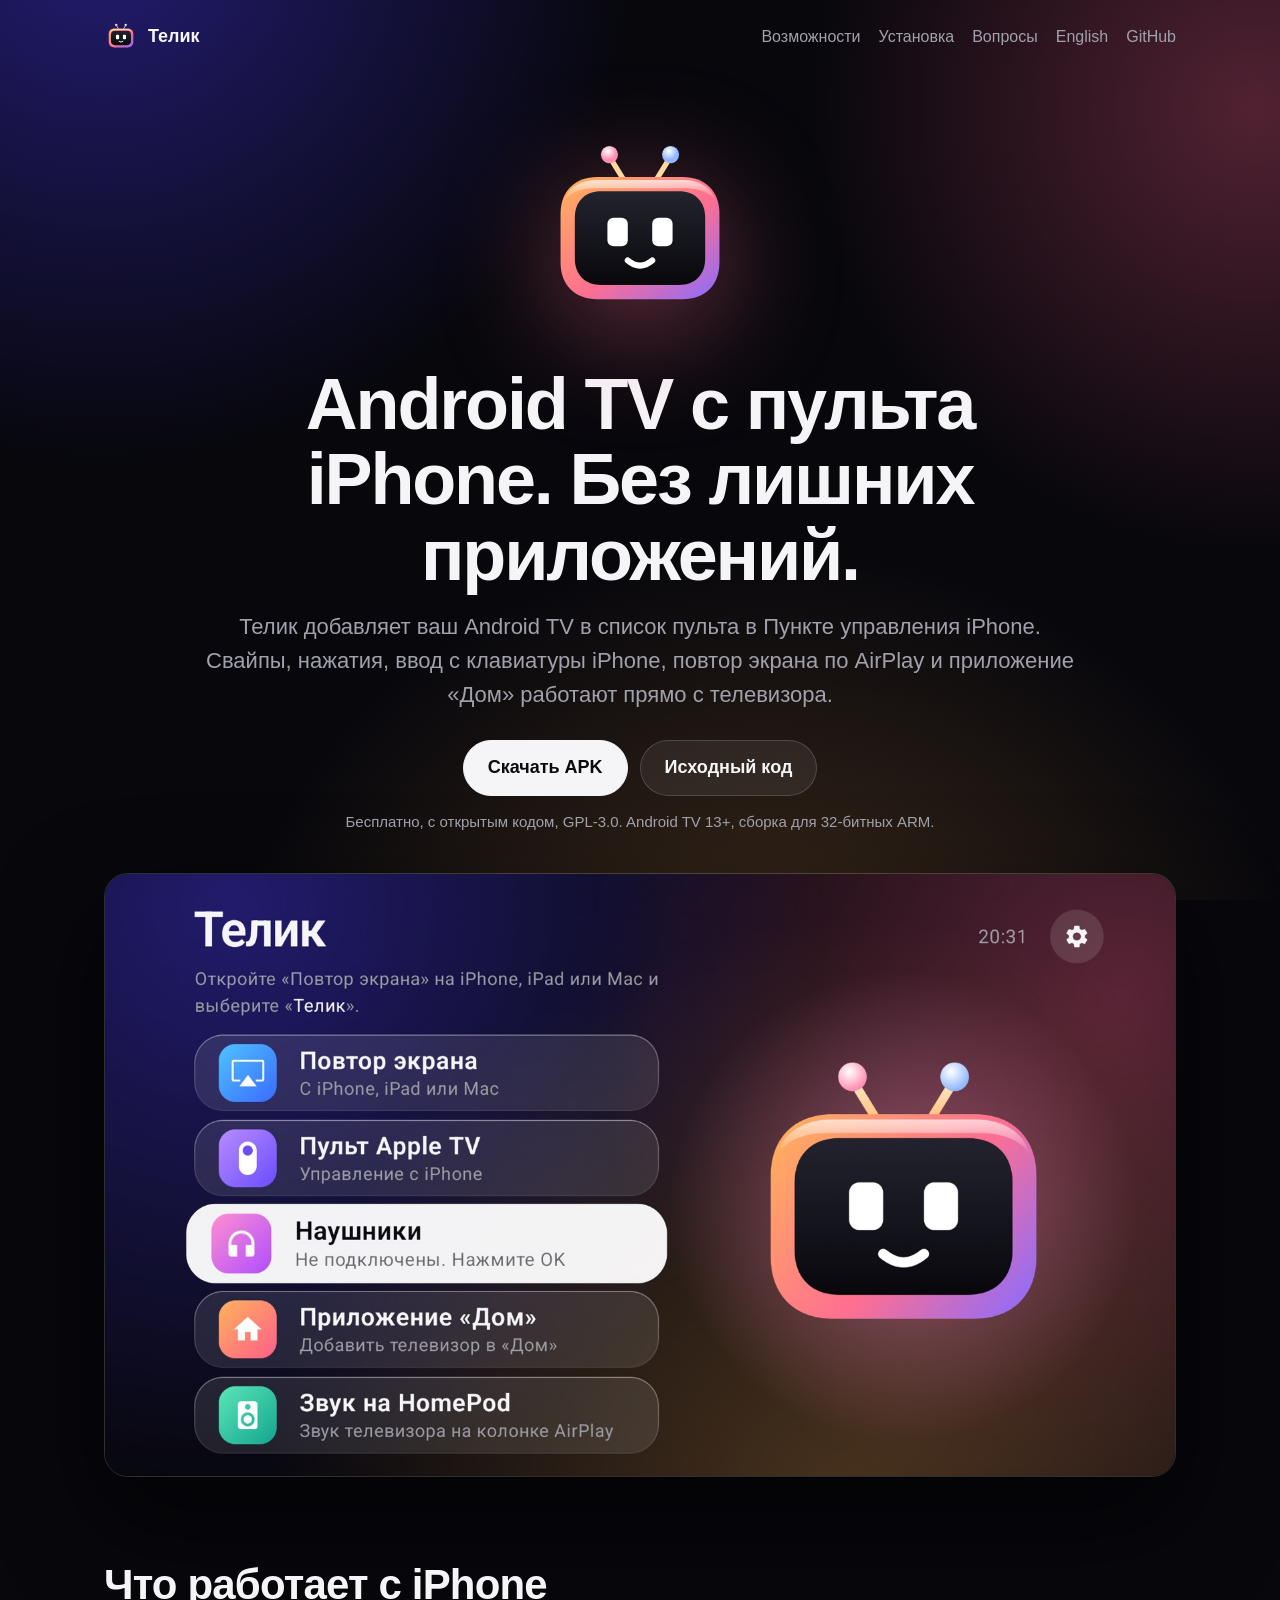
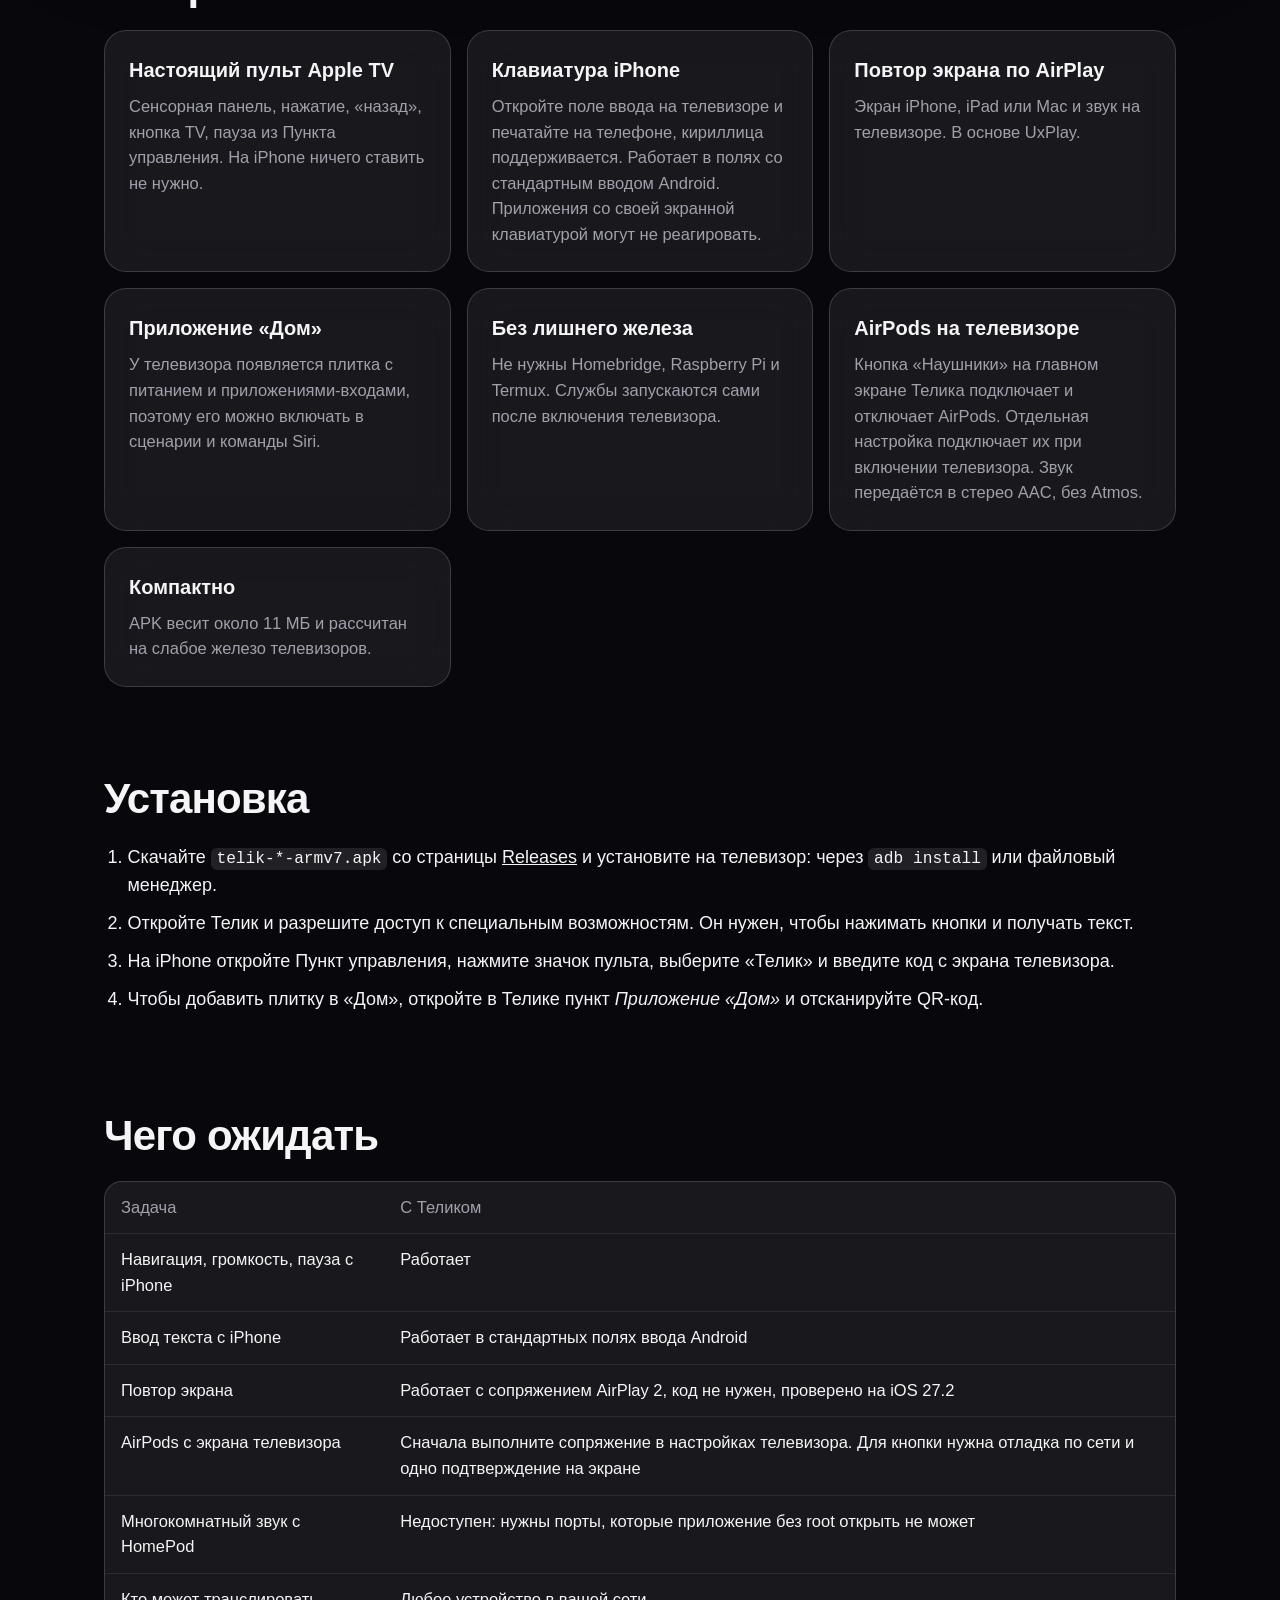
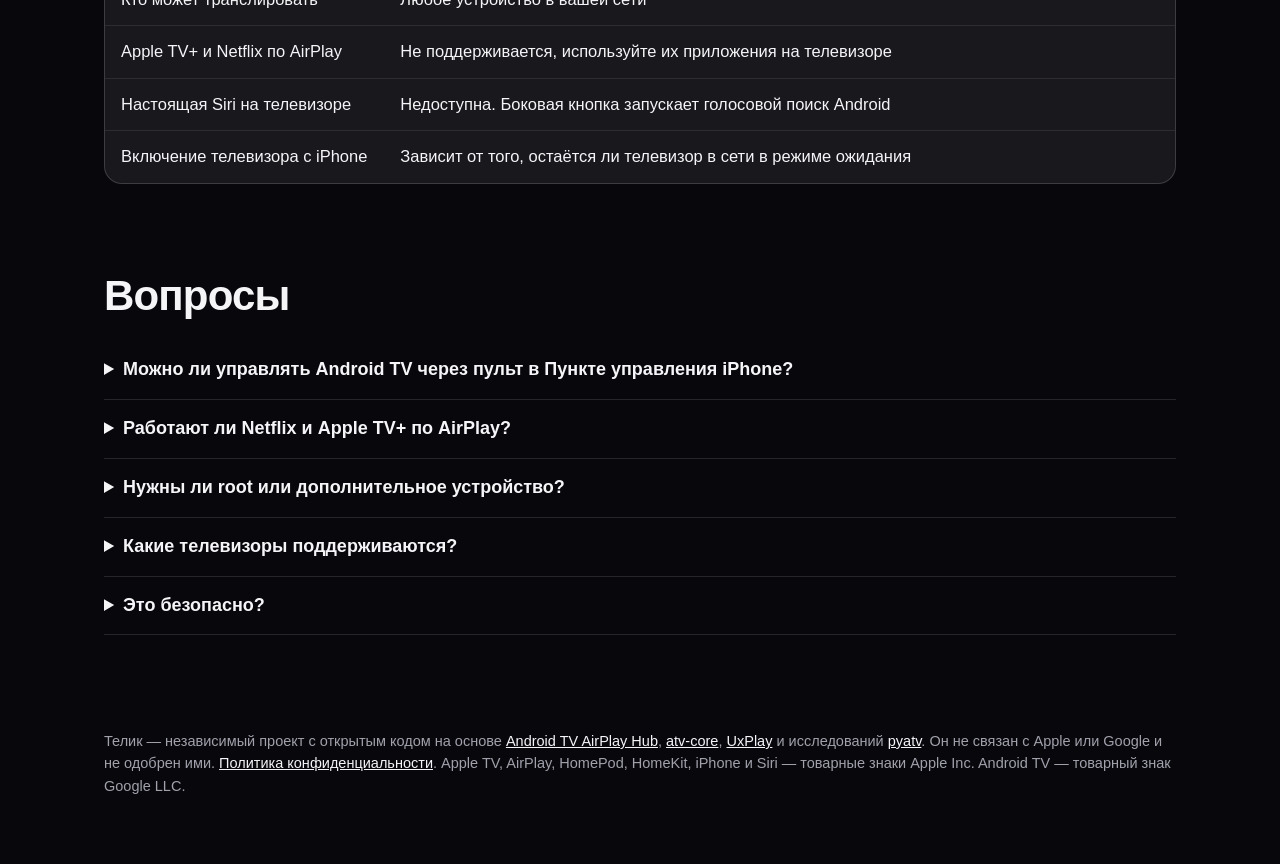
==== commit 97134b2a: "docs: add install ways, a privacy policy and store texts Each release now has the asset telik-armv7." ====
--- a/site/ru/index.html
+++ b/site/ru/index.html
@@ -140,7 +140,7 @@
   </main>
 
   <footer>
-    <p>Телик — независимый проект с открытым кодом на основе <a href="https://github.com/henry753951/android-tv-airplay-hub">Android TV AirPlay Hub</a>, <a href="https://github.com/corvofeng/atv-core">atv-core</a>, <a href="https://github.com/FDH2/UxPlay">UxPlay</a> и исследований <a href="https://github.com/postlund/pyatv">pyatv</a>. Он не связан с Apple или Google и не одобрен ими. Apple TV, AirPlay, HomePod, HomeKit, iPhone и Siri — товарные знаки Apple Inc. Android TV — товарный знак Google LLC.</p>
+    <p>Телик — независимый проект с открытым кодом на основе <a href="https://github.com/henry753951/android-tv-airplay-hub">Android TV AirPlay Hub</a>, <a href="https://github.com/corvofeng/atv-core">atv-core</a>, <a href="https://github.com/FDH2/UxPlay">UxPlay</a> и исследований <a href="https://github.com/postlund/pyatv">pyatv</a>. Он не связан с Apple или Google и не одобрен ими. <a href="privacy.html">Политика конфиденциальности</a>. Apple TV, AirPlay, HomePod, HomeKit, iPhone и Siri — товарные знаки Apple Inc. Android TV — товарный знак Google LLC.</p>
   </footer>
 </div>
 </body>
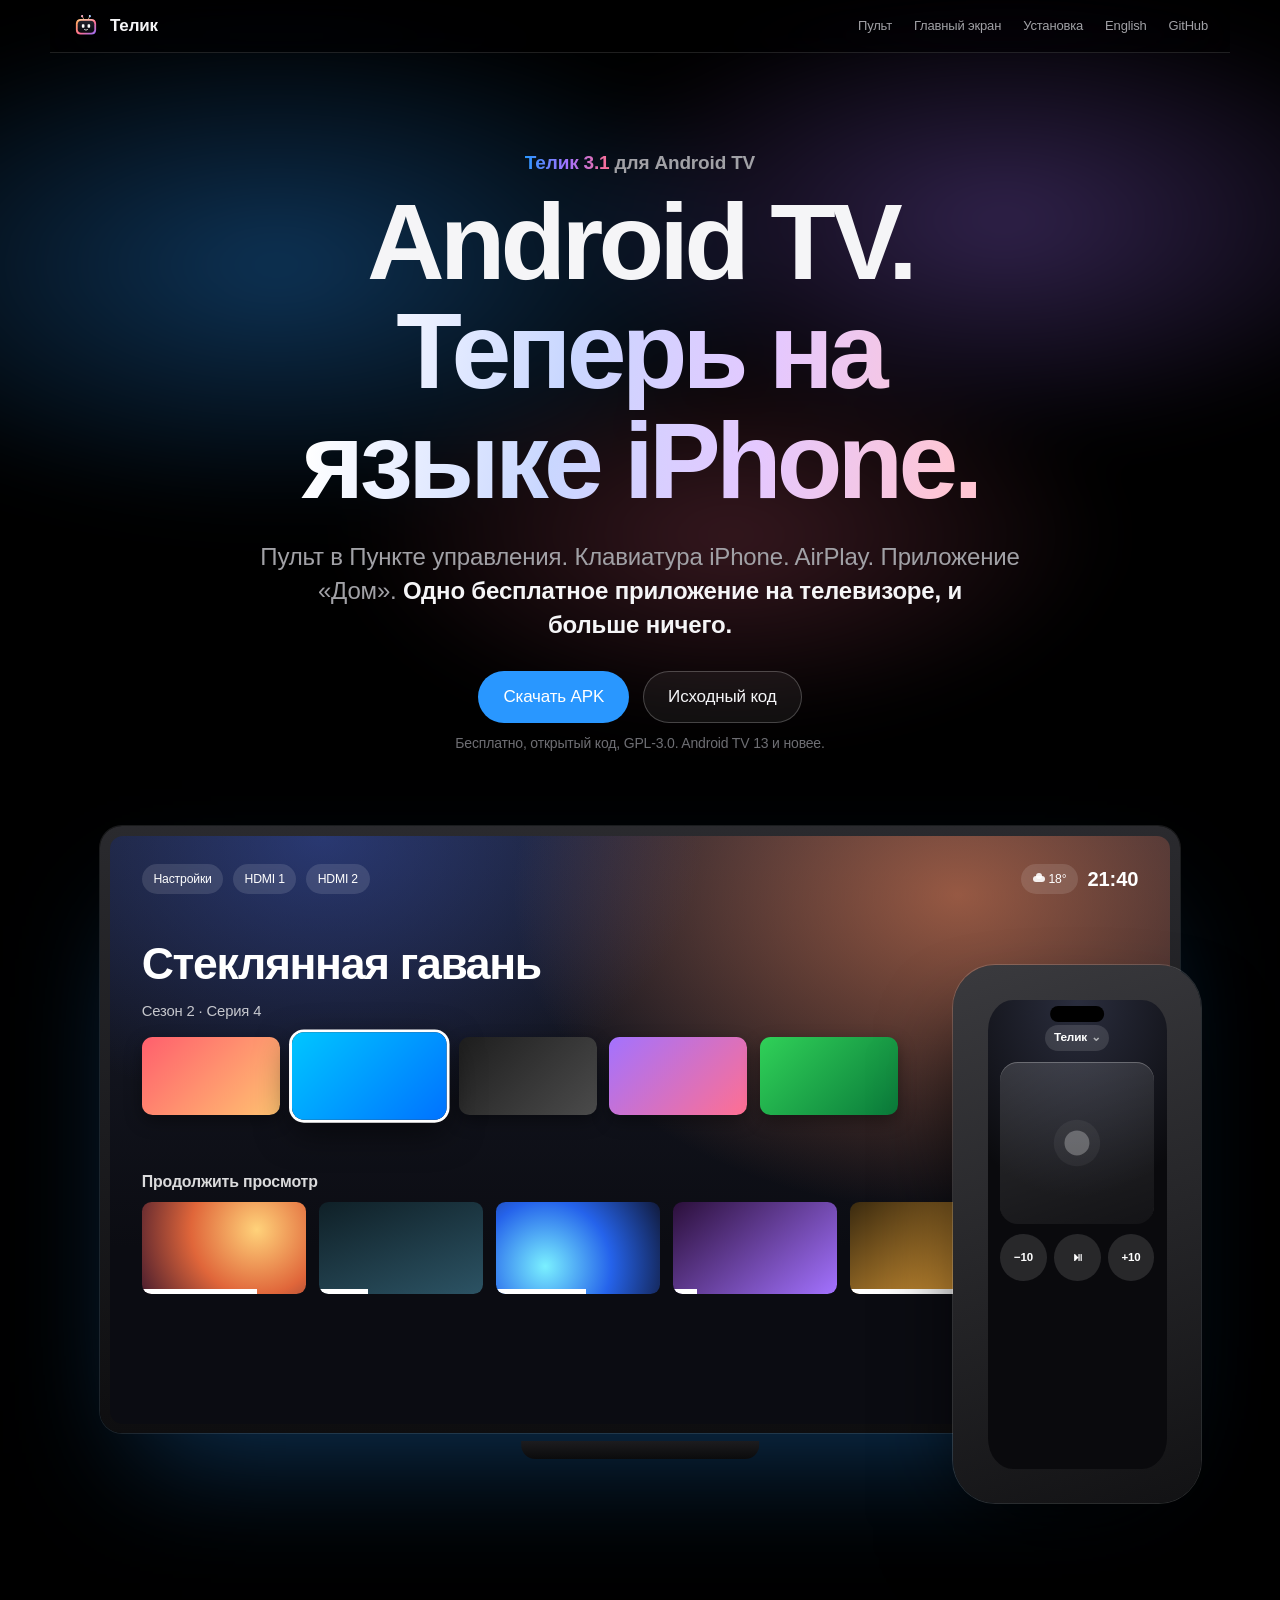
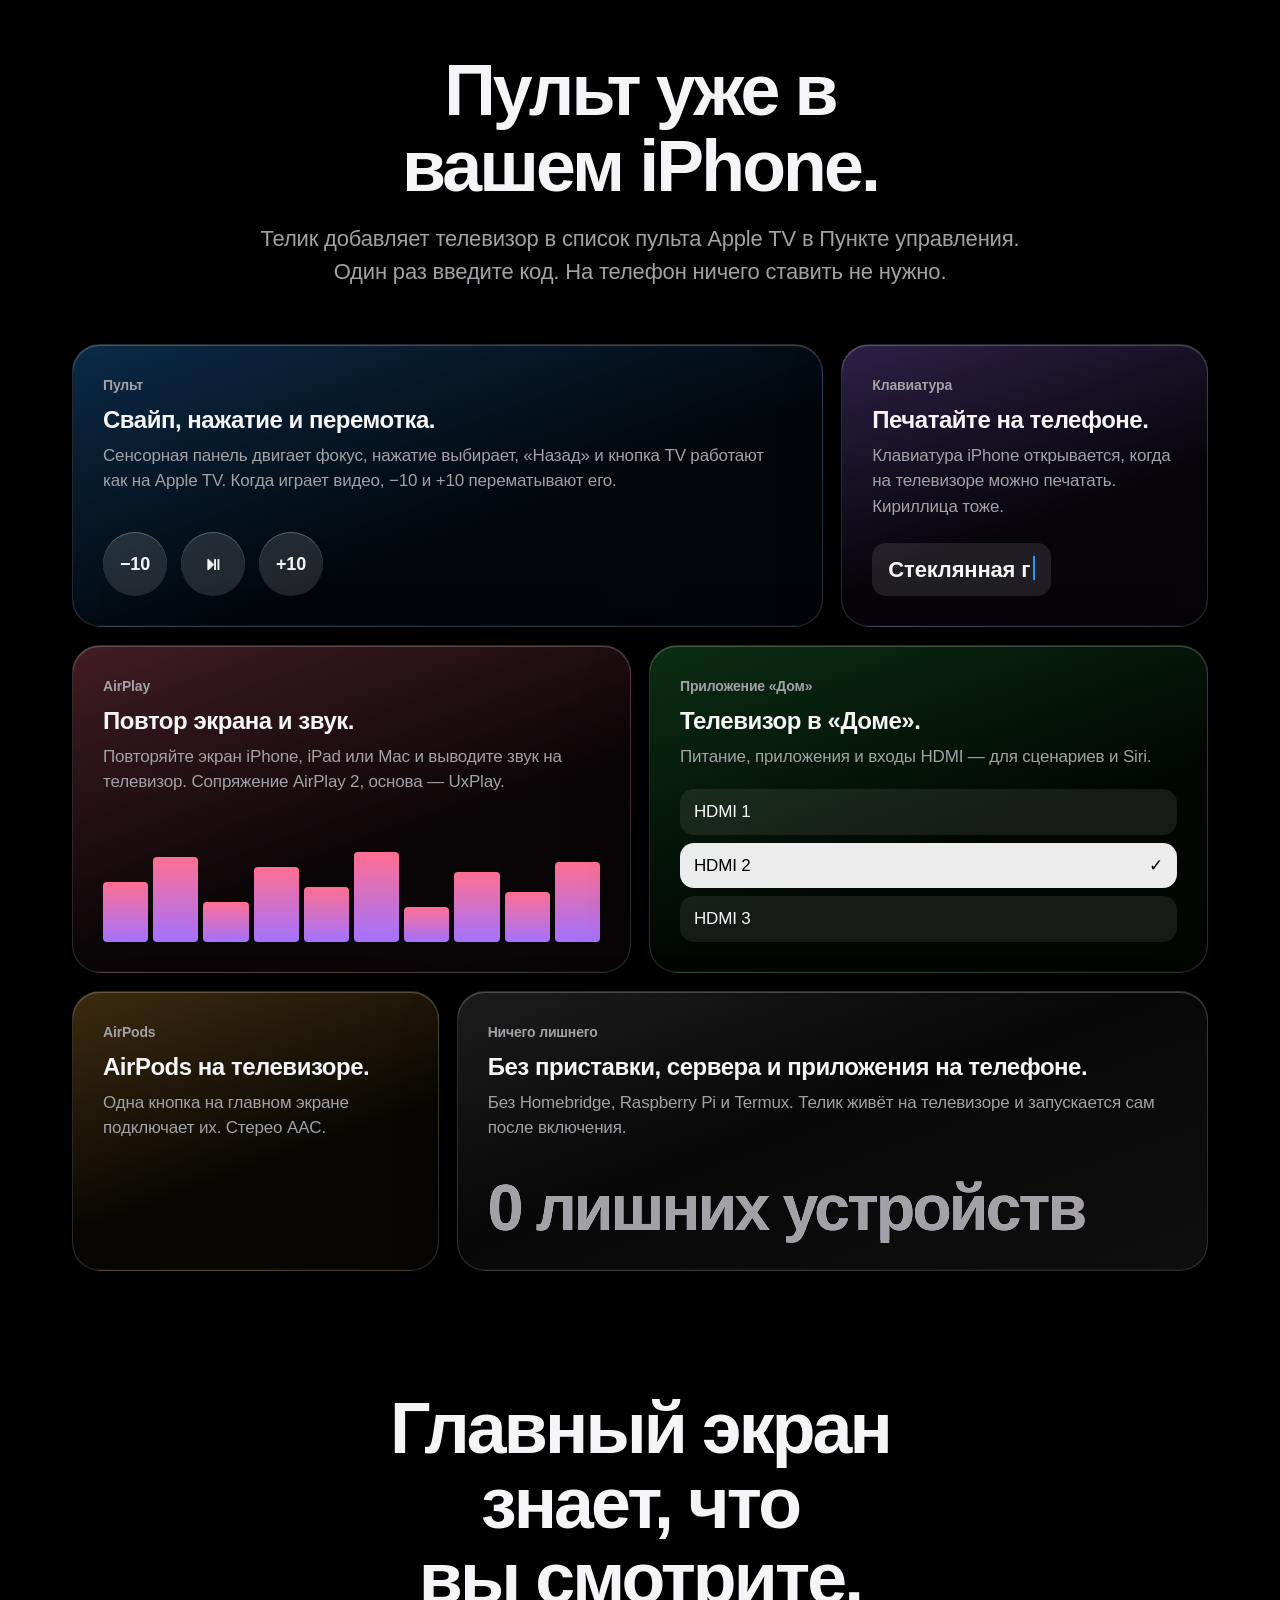
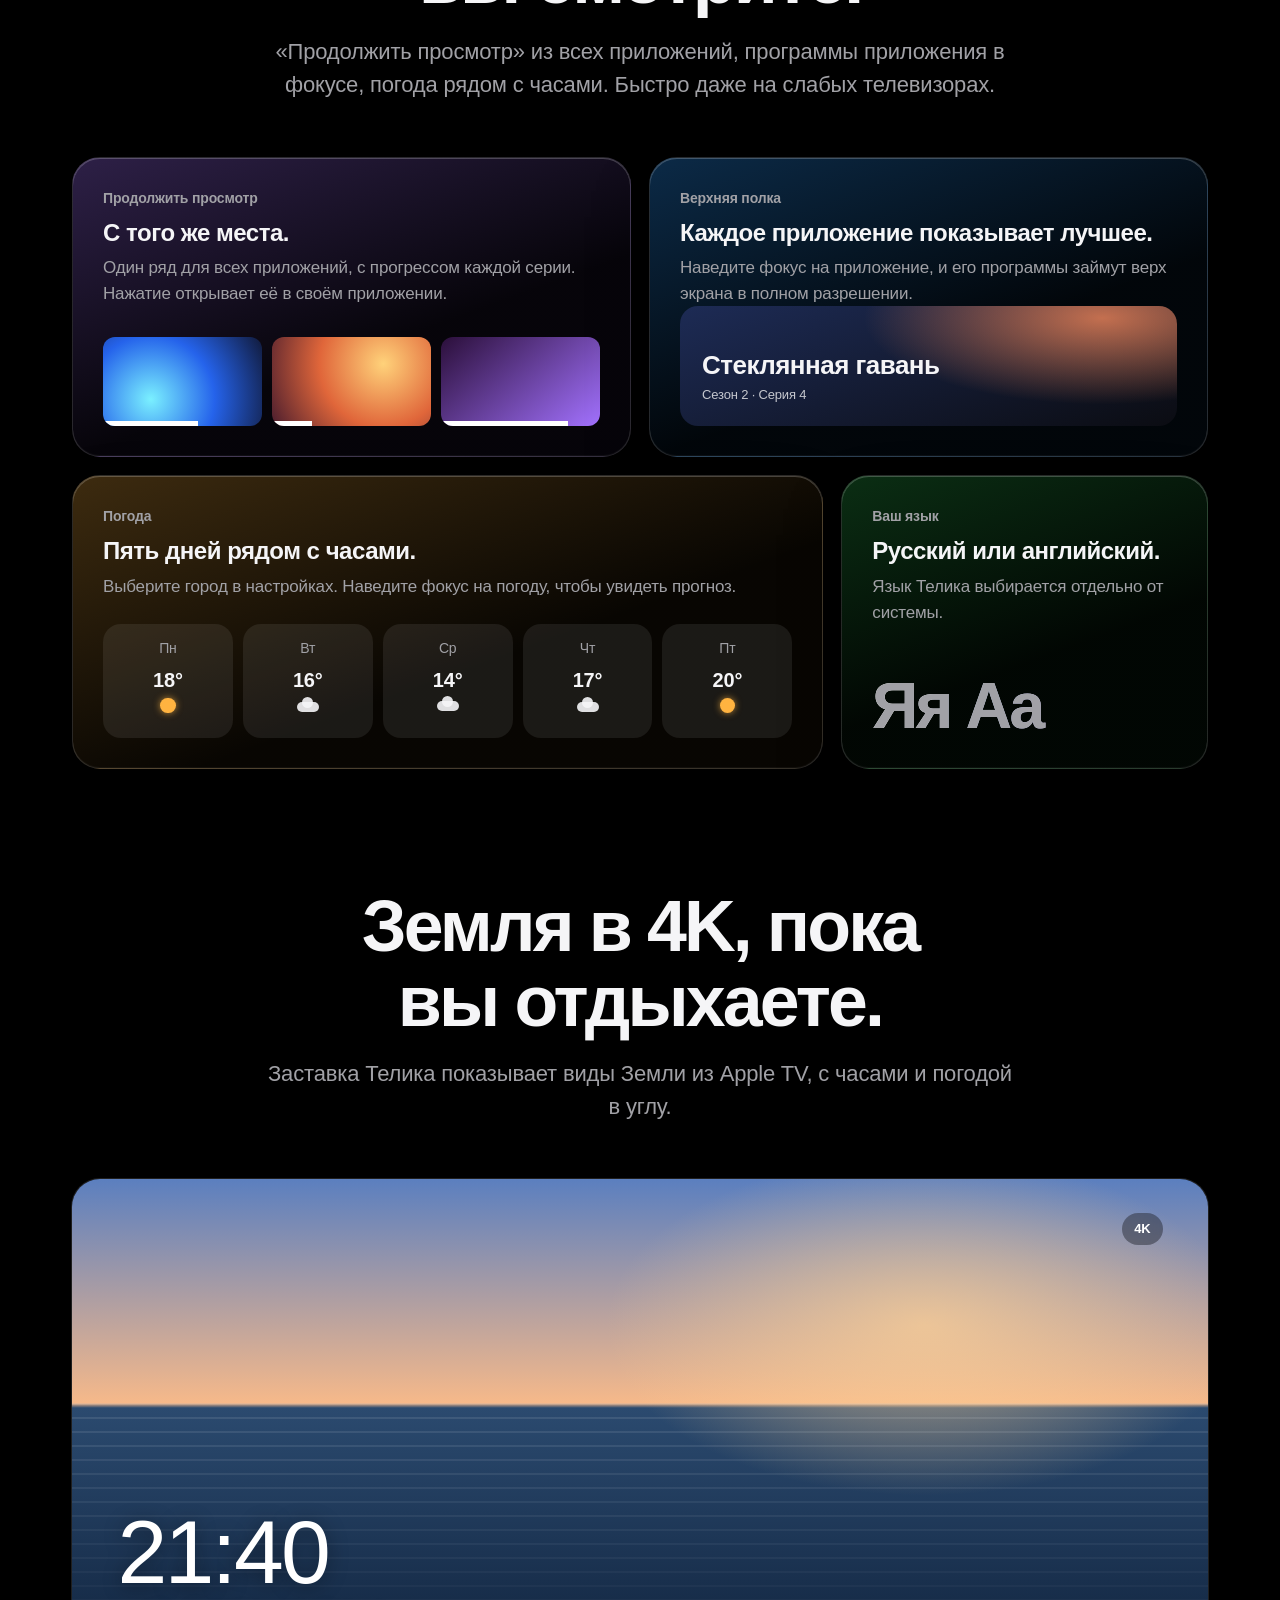
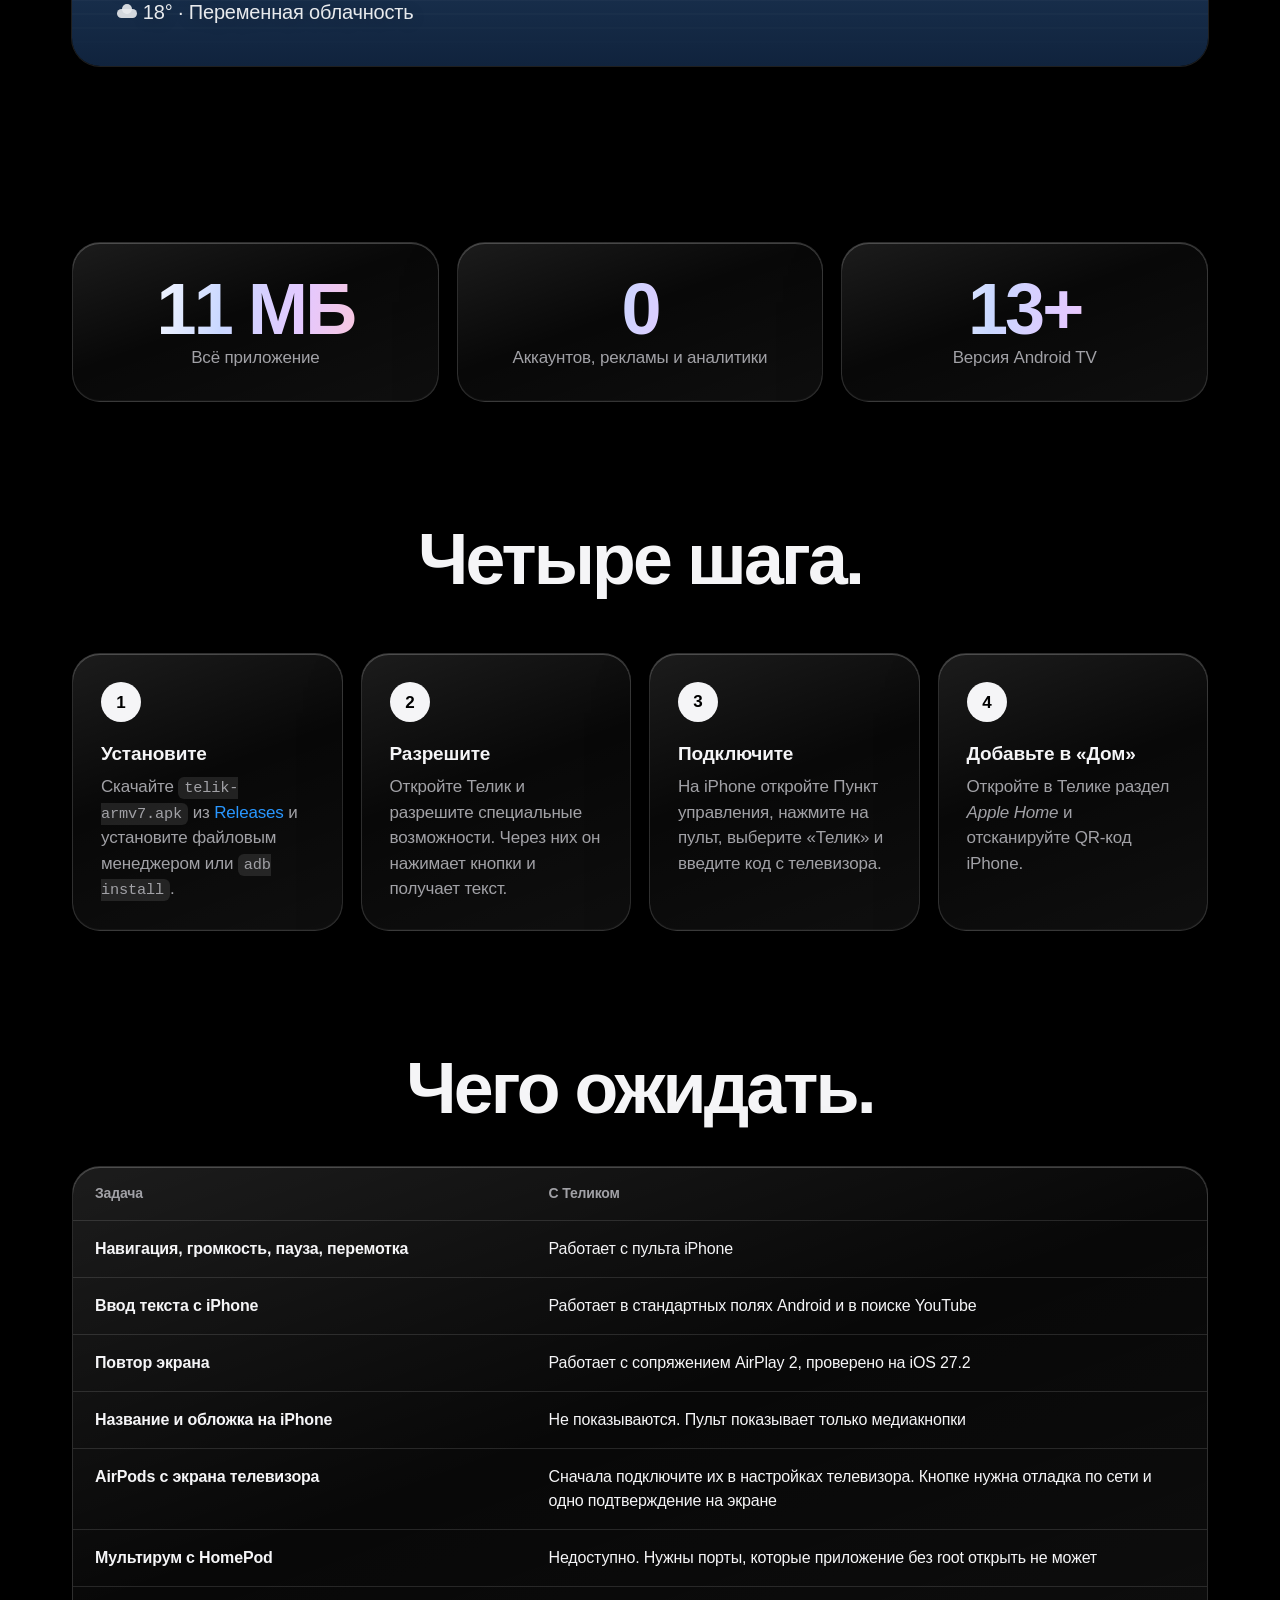
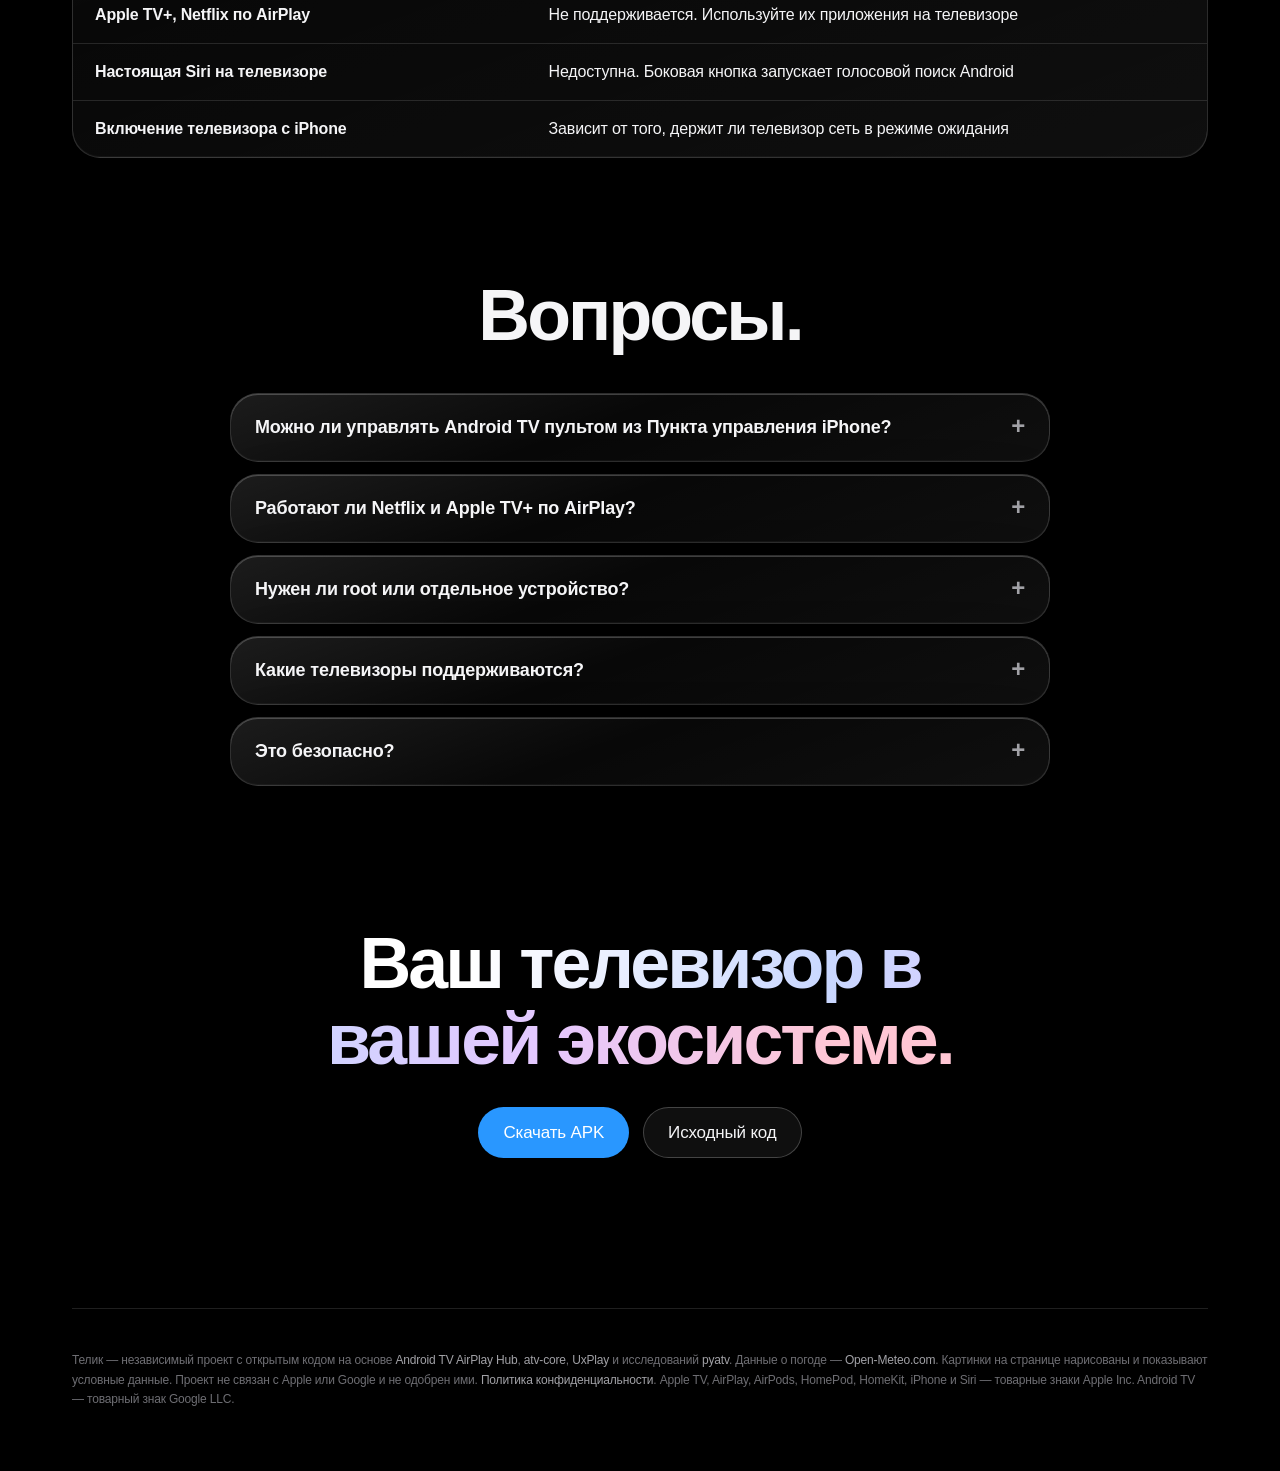
==== commit bd5bf53b: "feat(site): rebuild the landing page as a product page for 3.1 The page shows the features of 3.x in" ====
--- a/site/ru/index.html
+++ b/site/ru/index.html
@@ -4,19 +4,21 @@
 <meta charset="utf-8">
 <meta name="viewport" content="width=device-width, initial-scale=1">
 <title>Телик: управление Android TV с iPhone через встроенный пульт Apple TV</title>
-<meta name="description" content="Бесплатное приложение с открытым кодом для Android TV: штатный пульт iPhone в Пункте управления, ввод с клавиатуры iPhone, повтор экрана по AirPlay и телевизор в приложении «Дом». Устанавливается только на телевизор.">
+<meta name="description" content="Бесплатное приложение с открытым кодом для Android TV: штатный пульт iPhone с перемоткой, ввод с клавиатуры iPhone, AirPlay, телевизор в приложении «Дом», а также главный экран с «Продолжить просмотр», погодой и заставками в 4K.">
 <link rel="canonical" href="https://andrewkomkov.github.io/telik/ru/">
 <link rel="alternate" hreflang="en" href="https://andrewkomkov.github.io/telik/">
 <link rel="alternate" hreflang="ru" href="https://andrewkomkov.github.io/telik/ru/">
 <link rel="alternate" hreflang="x-default" href="https://andrewkomkov.github.io/telik/">
 <link rel="icon" href="../assets/mascot.svg" type="image/svg+xml">
-<meta name="theme-color" content="#07070c">
+<meta name="theme-color" content="#000000">
 <meta property="og:type" content="website">
 <meta property="og:locale" content="ru_RU">
-<meta property="og:title" content="Телик: пульт iPhone, клавиатура, AirPlay и «Дом» для Android TV">
-<meta property="og:description" content="Одно бесплатное приложение на телевизоре. Без приставки Apple TV, сервера и приложений на iPhone.">
+<meta property="og:title" content="Телик. Android TV теперь говорит на языке iPhone.">
+<meta property="og:description" content="Пульт iPhone, клавиатура, AirPlay и «Дом» для Android TV. Одно бесплатное приложение на телевизоре.">
 <meta property="og:url" content="https://andrewkomkov.github.io/telik/ru/">
-<meta property="og:image" content="https://andrewkomkov.github.io/telik/assets/home-ru.jpg">
+<meta property="og:image" content="https://andrewkomkov.github.io/telik/assets/og-ru.jpg">
+<meta property="og:image:width" content="1200">
+<meta property="og:image:height" content="630">
 <meta name="twitter:card" content="summary_large_image">
 <link rel="stylesheet" href="../style.css">
 <script type="application/ld+json">
@@ -29,30 +31,32 @@
       "alternateName": "Telik",
       "applicationCategory": "UtilitiesApplication",
       "operatingSystem": "Android TV 13 или новее",
-      "description": "Управление Android TV через штатный пульт и клавиатуру iPhone, повтор экрана по AirPlay и телевизор в приложении «Дом».",
+      "softwareVersion": "3.1.0",
+      "inLanguage": "ru",
+      "description": "Управление Android TV штатным пультом и клавиатурой iPhone, AirPlay, телевизор в приложении «Дом» и главный экран с «Продолжить просмотр», погодой и заставками в 4K.",
       "url": "https://andrewkomkov.github.io/telik/ru/",
       "downloadUrl": "https://github.com/andrewkomkov/telik/releases/latest",
       "license": "https://www.gnu.org/licenses/gpl-3.0.html",
-      "inLanguage": "ru",
       "offers": { "@type": "Offer", "price": "0", "priceCurrency": "USD" }
     },
     {
       "@type": "FAQPage",
+      "inLanguage": "ru",
       "mainEntity": [
         {
           "@type": "Question",
-          "name": "Можно ли управлять Android TV через пульт в Пункте управления iPhone?",
-          "acceptedAnswer": { "@type": "Answer", "text": "Да. Телик добавляет телевизор в список пульта Apple TV на iPhone. Сопряжение нужно один раз, по коду с экрана телевизора." }
+          "name": "Можно ли управлять Android TV пультом из Пункта управления iPhone?",
+          "acceptedAnswer": { "@type": "Answer", "text": "Да. Телик добавляет телевизор в список пульта Apple TV в Пункте управления. Один раз введите код с экрана телевизора." }
         },
         {
           "@type": "Question",
           "name": "Работают ли Netflix и Apple TV+ по AirPlay?",
-          "acceptedAnswer": { "@type": "Answer", "text": "Нет. Телик не расшифровывает защищённое видео. Открывайте эти сервисы в их приложениях на телевизоре и управляйте ими с пульта iPhone." }
+          "acceptedAnswer": { "@type": "Answer", "text": "Нет. Телик не расшифровывает защищённое видео. Откройте эти сервисы в их приложениях на телевизоре и управляйте ими с пульта iPhone." }
         },
         {
           "@type": "Question",
-          "name": "Нужны ли root или дополнительное устройство?",
-          "acceptedAnswer": { "@type": "Answer", "text": "Нет. Приложение работает на телевизоре без root, сервера, Homebridge и приложений на iPhone." }
+          "name": "Нужен ли root или отдельное устройство?",
+          "acceptedAnswer": { "@type": "Answer", "text": "Нет. Приложение работает на телевизоре без root, сервера, Homebridge и приложения на iPhone." }
         }
       ]
     }
@@ -63,11 +67,11 @@
 <body>
 <div class="wrap">
   <header class="top">
-    <a class="brand" href="./"><img src="../assets/mascot.svg" alt="" width="34" height="34">Телик</a>
+    <a class="brand" href="./"><img src="../assets/mascot.svg" alt="" width="28" height="28">Телик</a>
     <nav aria-label="Главное меню">
-      <a class="optional" href="#features">Возможности</a>
+      <a class="optional" href="#remote">Пульт</a>
+      <a class="optional" href="#home">Главный экран</a>
       <a class="optional" href="#install">Установка</a>
-      <a class="optional" href="#faq">Вопросы</a>
       <a href="../" hreflang="en" lang="en">English</a>
       <a href="https://github.com/andrewkomkov/telik">GitHub</a>
     </nav>
@@ -75,72 +79,178 @@
 
   <main>
     <div class="hero">
-      <img class="mascot" src="../assets/mascot.svg" alt="Телик: улыбающийся телевизор с двумя антеннами" width="220" height="220">
-      <h1>Android TV с пульта iPhone. Без лишних приложений.</h1>
-      <p class="lead">Телик добавляет ваш Android TV в список пульта в Пункте управления iPhone. Свайпы, нажатия, ввод с клавиатуры iPhone, повтор экрана по AirPlay и приложение «Дом» работают прямо с телевизора.</p>
+      <p class="eyebrow"><b>Телик 3.1</b> для Android TV</p>
+      <h1>Android TV. <span class="grad">Теперь на языке iPhone.</span></h1>
+      <p class="lead">Пульт в Пункте управления. Клавиатура iPhone. AirPlay. Приложение «Дом». <strong>Одно бесплатное приложение на телевизоре, и больше ничего.</strong></p>
       <div class="cta">
         <a class="button primary" href="https://github.com/andrewkomkov/telik/releases/latest">Скачать APK</a>
         <a class="button" href="https://github.com/andrewkomkov/telik">Исходный код</a>
       </div>
-      <p class="note">Бесплатно, с открытым кодом, GPL-3.0. Android TV 13+, сборка для 32-битных ARM.</p>
-      <img class="shot" src="../assets/home-ru.jpg" alt="Главный экран Телика: повтор экрана, пульт Apple TV, наушники, приложение «Дом» и звук на HomePod" width="1600" height="900">
+      <p class="note">Бесплатно, открытый код, GPL-3.0. Android TV 13 и новее.</p>
+
+      <div class="scene" role="img" aria-label="Телевизор с главным экраном Телика и iPhone с пультом Apple TV перед ним">
+        <div class="tv">
+          <div class="screen">
+            <div class="ui-bar"><span class="pill">Настройки</span><span class="pill">HDMI 1</span><span class="pill">HDMI 2</span><span class="spacer"></span><span class="pill"><i class="wx cloud"></i> 18°</span><span class="clock">21:40</span></div>
+            <div class="ui-title"><b>Стеклянная гавань</b><span>Сезон 2 · Серия 4</span></div>
+            <div class="ui-apps"><div class="app a1"></div><div class="app a3 focus"></div><div class="app a2"></div><div class="app a4"></div><div class="app a5"></div></div>
+            <div class="ui-row-label">Продолжить просмотр</div>
+            <div class="ui-row"><div class="card16 c1" style="--p:70%"></div><div class="card16 c2" style="--p:30%"></div><div class="card16 c3" style="--p:55%"></div><div class="card16 c4" style="--p:15%"></div><div class="card16 c5" style="--p:85%"></div></div>
+          </div>
+        </div>
+        <div class="phone">
+          <div class="phone-screen">
+            <span class="island"></span>
+            <span class="device">Телик</span>
+            <div class="touchpad"></div>
+            <div class="keys"><span class="key">−10</span><span class="key">⏯︎</span><span class="key">+10</span></div>
+          </div>
+        </div>
+      </div>
     </div>
 
-    <section id="features">
-      <h2>Что работает с iPhone</h2>
-      <div class="grid">
-        <article class="card"><h3>Настоящий пульт Apple TV</h3><p>Сенсорная панель, нажатие, «назад», кнопка TV, пауза из Пункта управления. На iPhone ничего ставить не нужно.</p></article>
-        <article class="card"><h3>Клавиатура iPhone</h3><p>Откройте поле ввода на телевизоре и печатайте на телефоне, кириллица поддерживается. Работает в полях со стандартным вводом Android. Приложения со своей экранной клавиатурой могут не реагировать.</p></article>
-        <article class="card"><h3>Повтор экрана по AirPlay</h3><p>Экран iPhone, iPad или Mac и звук на телевизоре. В основе UxPlay.</p></article>
-        <article class="card"><h3>Приложение «Дом»</h3><p>У телевизора появляется плитка с питанием и приложениями-входами, поэтому его можно включать в сценарии и команды Siri.</p></article>
-        <article class="card"><h3>Без лишнего железа</h3><p>Не нужны Homebridge, Raspberry Pi и Termux. Службы запускаются сами после включения телевизора.</p></article>
-        <article class="card"><h3>AirPods на телевизоре</h3><p>Кнопка «Наушники» на главном экране Телика подключает и отключает AirPods. Отдельная настройка подключает их при включении телевизора. Звук передаётся в стерео AAC, без Atmos.</p></article>
-        <article class="card"><h3>Компактно</h3><p>APK весит около 11&nbsp;МБ и рассчитан на слабое железо телевизоров.</p></article>
-      </div>
-    </section>
-
-    <section id="install">
-      <h2>Установка</h2>
+    <section id="remote" class="chapter">
+      <h2 class="reveal">Пульт уже в вашем iPhone.</h2>
+      <p class="sub reveal">Телик добавляет телевизор в список пульта Apple TV в Пункте управления. Один раз введите код. На телефон ничего ставить не нужно.</p>
+      <div class="bento">
+        <article class="glass tile s4 t-blue reveal">
+          <span class="k">Пульт</span>
+          <h3>Свайп, нажатие и перемотка.</h3>
+          <p>Сенсорная панель двигает фокус, нажатие выбирает, «Назад» и кнопка TV работают как на Apple TV. Когда играет видео, −10 и +10 перематывают его.</p>
+          <div class="skip" aria-hidden="true"><span>−10</span><span>⏯︎</span><span>+10</span></div>
+        </article>
+        <article class="glass tile s2 t-violet reveal">
+          <span class="k">Клавиатура</span>
+          <h3>Печатайте на телефоне.</h3>
+          <p>Клавиатура iPhone открывается, когда на телевизоре можно печатать. Кириллица тоже.</p>
+          <div class="typing" aria-hidden="true"><span>Стеклянная г</span></div>
+        </article>
+        <article class="glass tile s3 t-pink reveal">
+          <span class="k">AirPlay</span>
+          <h3>Повтор экрана и звук.</h3>
+          <p>Повторяйте экран iPhone, iPad или Mac и выводите звук на телевизор. Сопряжение AirPlay 2, основа — UxPlay.</p>
+          <div class="waves" aria-hidden="true"><i style="--h:60px;--d:0s"></i><i style="--h:85px;--d:.2s"></i><i style="--h:40px;--d:.4s"></i><i style="--h:75px;--d:.1s"></i><i style="--h:55px;--d:.3s"></i><i style="--h:90px;--d:.5s"></i><i style="--h:35px;--d:.15s"></i><i style="--h:70px;--d:.35s"></i><i style="--h:50px;--d:.25s"></i><i style="--h:80px;--d:.45s"></i></div>
+        </article>
+        <article class="glass tile s3 t-green reveal">
+          <span class="k">Приложение «Дом»</span>
+          <h3>Телевизор в «Доме».</h3>
+          <p>Питание, приложения и входы HDMI — для сценариев и Siri.</p>
+          <ul class="inputs" aria-hidden="true"><li>HDMI 1</li><li class="on">HDMI 2</li><li>HDMI 3</li></ul>
+        </article>
+        <article class="glass tile s2 t-amber reveal">
+          <span class="k">AirPods</span>
+          <h3>AirPods на телевизоре.</h3>
+          <p>Одна кнопка на главном экране подключает их. Стерео AAC.</p>
+        </article>
+        <article class="glass tile s4 reveal">
+          <span class="k">Ничего лишнего</span>
+          <h3>Без приставки, сервера и приложения на телефоне.</h3>
+          <p>Без Homebridge, Raspberry Pi и Termux. Телик живёт на телевизоре и запускается сам после включения.</p>
+          <p class="big grad">0 лишних устройств</p>
+        </article>
+      </div>
+    </section>
+
+    <section id="home" class="chapter">
+      <h2 class="reveal">Главный экран знает, что вы смотрите.</h2>
+      <p class="sub reveal">«Продолжить просмотр» из всех приложений, программы приложения в фокусе, погода рядом с часами. Быстро даже на слабых телевизорах.</p>
+      <div class="bento">
+        <article class="glass tile s3 t-violet reveal">
+          <span class="k">Продолжить просмотр</span>
+          <h3>С того же места.</h3>
+          <p>Один ряд для всех приложений, с прогрессом каждой серии. Нажатие открывает её в своём приложении.</p>
+          <div class="ui-row" style="position:static;display:flex;gap:10px;margin-top:auto;padding-top:24px" aria-hidden="true"><div class="card16 c3" style="--p:60%;width:33%;border-radius:12px"></div><div class="card16 c1" style="--p:25%;width:33%;border-radius:12px"></div><div class="card16 c4" style="--p:80%;width:33%;border-radius:12px"></div></div>
+        </article>
+        <article class="glass tile s3 t-blue reveal">
+          <span class="k">Верхняя полка</span>
+          <h3>Каждое приложение показывает лучшее.</h3>
+          <p>Наведите фокус на приложение, и его программы займут верх экрана в полном разрешении.</p>
+          <div class="shelf" aria-hidden="true"><b>Стеклянная гавань</b><span>Сезон 2 · Серия 4</span></div>
+        </article>
+        <article class="glass tile s4 t-amber reveal">
+          <span class="k">Погода</span>
+          <h3>Пять дней рядом с часами.</h3>
+          <p>Выберите город в настройках. Наведите фокус на погоду, чтобы увидеть прогноз.</p>
+          <div class="forecast" aria-hidden="true"><div>Пн<b>18°</b><i class="wx sun"></i></div><div>Вт<b>16°</b><i class="wx cloud"></i></div><div>Ср<b>14°</b><i class="wx rain"></i></div><div>Чт<b>17°</b><i class="wx cloud"></i></div><div>Пт<b>20°</b><i class="wx sun"></i></div></div>
+        </article>
+        <article class="glass tile s2 t-green reveal">
+          <span class="k">Ваш язык</span>
+          <h3>Русский или английский.</h3>
+          <p>Язык Телика выбирается отдельно от системы.</p>
+          <p class="big grad" aria-hidden="true">Яя Aa</p>
+        </article>
+      </div>
+    </section>
+
+    <section id="screensaver" class="chapter">
+      <h2 class="reveal">Земля в 4K, пока вы отдыхаете.</h2>
+      <p class="sub reveal">Заставка Телика показывает виды Земли из Apple TV, с часами и погодой в углу.</p>
+      <div class="aerial reveal" role="img" aria-label="Заставка: берег на закате, часы и погода">
+        <span class="badge">4K</span>
+        <div class="over"><b>21:40</b><span><i class="wx cloud"></i> 18° · Переменная облачность</span></div>
+      </div>
+    </section>
+
+    <section class="chapter">
+      <div class="stats">
+        <div class="glass stat reveal"><b class="grad">11 МБ</b><span>Всё приложение</span></div>
+        <div class="glass stat reveal"><b class="grad">0</b><span>Аккаунтов, рекламы и аналитики</span></div>
+        <div class="glass stat reveal"><b class="grad">13+</b><span>Версия Android TV</span></div>
+      </div>
+    </section>
+
+    <section id="install" class="chapter">
+      <h2 class="reveal">Четыре шага.</h2>
       <ol class="steps">
-        <li>Скачайте <code>telik-*-armv7.apk</code> со страницы <a href="https://github.com/andrewkomkov/telik/releases/latest">Releases</a> и установите на телевизор: через <code>adb install</code> или файловый менеджер.</li>
-        <li>Откройте Телик и разрешите доступ к специальным возможностям. Он нужен, чтобы нажимать кнопки и получать текст.</li>
-        <li>На iPhone откройте Пункт управления, нажмите значок пульта, выберите «Телик» и введите код с экрана телевизора.</li>
-        <li>Чтобы добавить плитку в «Дом», откройте в Телике пункт <em>Приложение «Дом»</em> и отсканируйте QR-код.</li>
+        <li class="glass reveal"><strong>Установите</strong>Скачайте <code>telik-armv7.apk</code> из <a href="https://github.com/andrewkomkov/telik/releases/latest">Releases</a> и установите файловым менеджером или <code>adb install</code>.</li>
+        <li class="glass reveal"><strong>Разрешите</strong>Откройте Телик и разрешите специальные возможности. Через них он нажимает кнопки и получает текст.</li>
+        <li class="glass reveal"><strong>Подключите</strong>На iPhone откройте Пункт управления, нажмите на пульт, выберите «Телик» и введите код с телевизора.</li>
+        <li class="glass reveal"><strong>Добавьте в «Дом»</strong>Откройте в Телике раздел <em>Apple Home</em> и отсканируйте QR-код iPhone.</li>
       </ol>
     </section>
 
-    <section id="compare">
-      <h2>Чего ожидать</h2>
-      <div class="table-scroll">
+    <section id="compare" class="chapter">
+      <h2 class="reveal">Чего ожидать.</h2>
+      <div class="table-scroll glass reveal">
         <table>
           <thead><tr><th scope="col">Задача</th><th scope="col">С Теликом</th></tr></thead>
           <tbody>
-            <tr><td>Навигация, громкость, пауза с iPhone</td><td>Работает</td></tr>
-            <tr><td>Ввод текста с iPhone</td><td>Работает в стандартных полях ввода Android</td></tr>
-            <tr><td>Повтор экрана</td><td>Работает с сопряжением AirPlay 2, код не нужен, проверено на iOS 27.2</td></tr>
-            <tr><td>AirPods с экрана телевизора</td><td>Сначала выполните сопряжение в настройках телевизора. Для кнопки нужна отладка по сети и одно подтверждение на экране</td></tr>
-            <tr><td>Многокомнатный звук с HomePod</td><td>Недоступен: нужны порты, которые приложение без root открыть не может</td></tr>
-            <tr><td>Кто может транслировать</td><td>Любое устройство в вашей сети</td></tr>
-            <tr><td>Apple TV+ и Netflix по AirPlay</td><td>Не поддерживается, используйте их приложения на телевизоре</td></tr>
+            <tr><td>Навигация, громкость, пауза, перемотка</td><td>Работает с пульта iPhone</td></tr>
+            <tr><td>Ввод текста с iPhone</td><td>Работает в стандартных полях Android и в поиске YouTube</td></tr>
+            <tr><td>Повтор экрана</td><td>Работает с сопряжением AirPlay 2, проверено на iOS 27.2</td></tr>
+            <tr><td>Название и обложка на iPhone</td><td>Не показываются. Пульт показывает только медиакнопки</td></tr>
+            <tr><td>AirPods с экрана телевизора</td><td>Сначала подключите их в настройках телевизора. Кнопке нужна отладка по сети и одно подтверждение на экране</td></tr>
+            <tr><td>Мультирум с HomePod</td><td>Недоступно. Нужны порты, которые приложение без root открыть не может</td></tr>
+            <tr><td>Apple TV+, Netflix по AirPlay</td><td>Не поддерживается. Используйте их приложения на телевизоре</td></tr>
             <tr><td>Настоящая Siri на телевизоре</td><td>Недоступна. Боковая кнопка запускает голосовой поиск Android</td></tr>
-            <tr><td>Включение телевизора с iPhone</td><td>Зависит от того, остаётся ли телевизор в сети в режиме ожидания</td></tr>
+            <tr><td>Включение телевизора с iPhone</td><td>Зависит от того, держит ли телевизор сеть в режиме ожидания</td></tr>
           </tbody>
         </table>
       </div>
     </section>
 
-    <section id="faq">
-      <h2>Вопросы</h2>
-      <details><summary>Можно ли управлять Android TV через пульт в Пункте управления iPhone?</summary><p>Да. Телик добавляет телевизор в список пульта Apple TV на iPhone. Сопряжение нужно один раз, по коду с экрана телевизора.</p></details>
-      <details><summary>Работают ли Netflix и Apple TV+ по AirPlay?</summary><p>Нет. Телик не расшифровывает защищённое видео. Открывайте эти сервисы в их приложениях на телевизоре и управляйте ими с пульта iPhone.</p></details>
-      <details><summary>Нужны ли root или дополнительное устройство?</summary><p>Нет. Приложение работает на телевизоре без root, сервера, Homebridge и приложений на iPhone.</p></details>
-      <details><summary>Какие телевизоры поддерживаются?</summary><p>Проверено на 32-битном телевизоре Dahua 4K с Android 14 и iPhone на iOS 27.2. Другие модели на Android TV 13+ должны работать, отчёты ждём в трекере задач.</p></details>
-      <details><summary>Это безопасно?</summary><p>Исходный код открыт. Служба специальных возможностей позволяет приложению управлять телевизором, поэтому ставьте только сборки, которым доверяете. В Телике нет аналитики и аккаунтов.</p></details>
+    <section id="faq" class="chapter">
+      <h2 class="reveal">Вопросы.</h2>
+      <div class="faq">
+        <details class="glass"><summary>Можно ли управлять Android TV пультом из Пункта управления iPhone?</summary><p>Да. Телик добавляет телевизор в список пульта Apple TV. Один раз введите код с экрана телевизора.</p></details>
+        <details class="glass"><summary>Работают ли Netflix и Apple TV+ по AirPlay?</summary><p>Нет. Телик не расшифровывает защищённое видео. Откройте эти сервисы в их приложениях на телевизоре и управляйте ими с пульта iPhone.</p></details>
+        <details class="glass"><summary>Нужен ли root или отдельное устройство?</summary><p>Нет. Приложение работает на телевизоре без root, сервера, Homebridge и приложения на iPhone.</p></details>
+        <details class="glass"><summary>Какие телевизоры поддерживаются?</summary><p>Проверено на 32-битном 4K-телевизоре с Android 14 и iPhone на iOS 27. Другие модели с Android TV 13+ должны работать. Сообщения о них ждём в трекере задач.</p></details>
+        <details class="glass"><summary>Это безопасно?</summary><p>Код открыт. Специальные возможности позволяют приложению управлять телевизором, поэтому ставьте только сборки, которым доверяете. В Телике нет аналитики и аккаунта. Подробнее — в <a href="privacy.html">политике конфиденциальности</a>.</p></details>
+      </div>
+    </section>
+
+    <section class="closing">
+      <h2 class="reveal"><span class="grad">Ваш телевизор в вашей экосистеме.</span></h2>
+      <div class="cta reveal">
+        <a class="button primary" href="https://github.com/andrewkomkov/telik/releases/latest">Скачать APK</a>
+        <a class="button" href="https://github.com/andrewkomkov/telik">Исходный код</a>
+      </div>
     </section>
   </main>
 
   <footer>
-    <p>Телик — независимый проект с открытым кодом на основе <a href="https://github.com/henry753951/android-tv-airplay-hub">Android TV AirPlay Hub</a>, <a href="https://github.com/corvofeng/atv-core">atv-core</a>, <a href="https://github.com/FDH2/UxPlay">UxPlay</a> и исследований <a href="https://github.com/postlund/pyatv">pyatv</a>. Он не связан с Apple или Google и не одобрен ими. <a href="privacy.html">Политика конфиденциальности</a>. Apple TV, AirPlay, HomePod, HomeKit, iPhone и Siri — товарные знаки Apple Inc. Android TV — товарный знак Google LLC.</p>
+    <p>Телик — независимый проект с открытым кодом на основе <a href="https://github.com/henry753951/android-tv-airplay-hub">Android TV AirPlay Hub</a>, <a href="https://github.com/corvofeng/atv-core">atv-core</a>, <a href="https://github.com/FDH2/UxPlay">UxPlay</a> и исследований <a href="https://github.com/postlund/pyatv">pyatv</a>. Данные о погоде — <a href="https://open-meteo.com/">Open-Meteo.com</a>. Картинки на странице нарисованы и показывают условные данные. Проект не связан с Apple или Google и не одобрен ими. <a href="privacy.html">Политика конфиденциальности</a>. Apple TV, AirPlay, AirPods, HomePod, HomeKit, iPhone и Siri — товарные знаки Apple Inc. Android TV — товарный знак Google LLC.</p>
   </footer>
 </div>
 </body>
--- a/site/style.css
+++ b/site/style.css
@@ -1,132 +1,358 @@
+/* Telik site. Concept: an Apple-style product page in liquid glass (spec 009). */
 :root {
-  --bg: #07070c;
-  --text: #f5f5f7;
-  --muted: #a1a1ac;
-  --glass: rgb(255 255 255 / 7%);
-  --edge: rgb(255 255 255 / 16%);
-  --accent: #ff6f91;
+  color-scheme: dark;
+  --bg: #000;
+  --ink: #f5f5f7;
+  --muted: #a1a1a6;
+  --dim: #6e6e73;
+  --line: rgb(255 255 255 / 12%);
+  --glass: rgb(255 255 255 / 6%);
+  --glass-2: rgb(255 255 255 / 10%);
+  --blue: #2997ff;
+  --violet: #a372ff;
+  --pink: #ff6f91;
+  --amber: #ffb340;
+  --green: #30d158;
+  --radius: 28px;
+  --font: -apple-system, BlinkMacSystemFont, "SF Pro Display", "SF Pro Text", "Inter", "Segoe UI", Roboto, sans-serif;
 }
 
 * { box-sizing: border-box; }
-
 html { scroll-behavior: smooth; }
-
 body {
   margin: 0;
-  background:
-    radial-gradient(60vw 60vw at 8% -8%, rgb(74 58 255 / 42%), transparent 70%),
-    radial-gradient(50vw 50vw at 98% 12%, rgb(255 94 138 / 30%), transparent 70%),
-    radial-gradient(60vw 50vw at 60% 110%, rgb(255 170 77 / 22%), transparent 70%),
-    var(--bg);
-  background-attachment: fixed;
-  color: var(--text);
-  font: 400 18px/1.55 -apple-system, BlinkMacSystemFont, "SF Pro Text", "Inter", "Segoe UI", Roboto, sans-serif;
+  background: var(--bg);
+  color: var(--ink);
+  font: 400 17px/1.5 var(--font);
+  letter-spacing: -0.01em;
   -webkit-font-smoothing: antialiased;
 }
-
-a { color: inherit; }
-
-.wrap { width: min(1120px, 100%); margin: 0 auto; padding: 0 24px; }
-
+html, body { overflow-x: clip; }
+a { color: var(--blue); text-decoration: none; }
+a:hover { text-decoration: underline; }
+img { max-width: 100%; height: auto; }
+code { font: 0.9em ui-monospace, "SF Mono", Menlo, monospace; background: var(--glass-2); padding: 2px 6px; border-radius: 6px; }
+
+.wrap { width: min(1180px, 100%); margin: 0 auto; padding: 0 22px; }
+
+/* Glass: a blurred panel with an inner highlight and a light edge. */
+.glass {
+  position: relative;
+  background: linear-gradient(160deg, rgb(255 255 255 / 11%), rgb(255 255 255 / 3%) 45%, rgb(255 255 255 / 6%));
+  backdrop-filter: blur(24px) saturate(170%);
+  -webkit-backdrop-filter: blur(24px) saturate(170%);
+  border: 1px solid rgb(255 255 255 / 14%);
+  box-shadow: inset 0 1px 0 rgb(255 255 255 / 22%), inset 0 -1px 0 rgb(255 255 255 / 4%), 0 30px 80px -30px rgb(0 0 0 / 80%);
+  border-radius: var(--radius);
+}
+
+/* Navigation */
 header.top {
+  position: sticky;
+  top: 0;
+  z-index: 20;
   display: flex;
   align-items: center;
   justify-content: space-between;
   gap: 16px;
-  padding: 20px 0;
-}
-
-.brand { display: flex; align-items: center; gap: 10px; font-weight: 650; text-decoration: none; }
-.brand img { width: 34px; height: 34px; }
-
-.top nav { display: flex; gap: 18px; color: var(--muted); font-size: 16px; }
-.top nav a { text-decoration: none; }
-.top nav a:hover, .top nav a:focus-visible { color: var(--text); }
-
-.hero { padding: 48px 0 32px; text-align: center; }
-.hero .mascot { width: min(220px, 50vw); filter: drop-shadow(0 24px 60px rgb(255 111 145 / 45%)); }
-
+  padding: 12px 0;
+  margin: 0 -22px;
+  padding-inline: 22px;
+  background: rgb(0 0 0 / 55%);
+  backdrop-filter: blur(20px) saturate(180%);
+  -webkit-backdrop-filter: blur(20px) saturate(180%);
+  border-bottom: 1px solid var(--line);
+}
+.brand { display: flex; align-items: center; gap: 10px; font-weight: 600; color: var(--ink); }
+.brand:hover { text-decoration: none; }
+.brand img { width: 28px; height: 28px; }
+header.top nav { display: flex; gap: 22px; font-size: 13px; }
+header.top nav a { color: var(--muted); }
+header.top nav a:hover { color: var(--ink); text-decoration: none; }
+
+/* Buttons */
+.cta { display: flex; flex-wrap: wrap; gap: 14px; justify-content: center; margin: 30px 0 10px; }
+.button {
+  display: inline-flex; align-items: center; gap: 8px;
+  padding: 12px 24px; border-radius: 999px;
+  font-size: 17px; font-weight: 500; color: var(--ink);
+  border: 1px solid rgb(255 255 255 / 22%);
+  background: rgb(255 255 255 / 6%);
+}
+.button:hover { text-decoration: none; background: rgb(255 255 255 / 12%); }
+.button.primary { background: var(--blue); border-color: transparent; color: #fff; }
+.button.primary:hover { background: #4aa8ff; }
+
+/* Hero */
+.hero { position: relative; text-align: center; padding: 96px 0 40px; }
+.hero::before {
+  content: "";
+  position: absolute; inset: -10% -30% auto; height: 900px; z-index: -1;
+  background:
+    radial-gradient(40% 40% at 30% 40%, rgb(41 151 255 / 34%), transparent 70%),
+    radial-gradient(35% 35% at 70% 35%, rgb(163 114 255 / 30%), transparent 70%),
+    radial-gradient(30% 30% at 55% 70%, rgb(255 111 145 / 22%), transparent 70%);
+  filter: blur(30px);
+  animation: drift 18s ease-in-out infinite alternate;
+}
+@keyframes drift { to { transform: translate3d(3%, 2%, 0) scale(1.06); } }
+.eyebrow { font-size: 19px; font-weight: 600; color: var(--muted); margin: 0 0 10px; }
+.eyebrow b { background: linear-gradient(90deg, var(--blue), var(--violet), var(--pink)); -webkit-background-clip: text; background-clip: text; color: transparent; }
 h1 {
-  margin: 16px auto 16px;
-  max-width: 17ch;
-  font-size: clamp(38px, 7vw, 72px);
-  line-height: 1.05;
+  font-size: clamp(44px, 8.4vw, 112px);
+  line-height: 1.02;
+  letter-spacing: -0.045em;
   font-weight: 700;
-  letter-spacing: -0.03em;
-  text-wrap: balance;
-}
-
-.lead { max-width: 40em; margin: 0 auto 28px; color: var(--muted); font-size: clamp(18px, 2.3vw, 22px); text-wrap: pretty; }
-
-.cta { display: flex; flex-wrap: wrap; justify-content: center; gap: 12px; }
-
-.button {
-  display: inline-block;
-  padding: 13px 24px;
-  border-radius: 999px;
-  border: 1px solid var(--edge);
-  background: var(--glass);
-  font-weight: 600;
-  text-decoration: none;
-  backdrop-filter: blur(16px);
-}
-
-.button.primary { background: var(--text); border-color: var(--text); color: #0b0b10; }
-.button:hover, .button:focus-visible { transform: scale(1.03); }
-
-.note { margin-top: 14px; color: var(--muted); font-size: 15px; }
-
-.shot {
-  display: block;
-  width: 100%;
-  height: auto;
-  margin: 40px 0 8px;
-  border-radius: 24px;
-  border: 1px solid var(--edge);
-  box-shadow: 0 40px 100px rgb(0 0 0 / 55%);
-}
-
-section { padding: 44px 0; }
-
-h2 { margin: 0 0 22px; font-size: clamp(28px, 4vw, 42px); line-height: 1.12; letter-spacing: -0.02em; text-wrap: balance; }
-
-.grid { display: grid; grid-template-columns: repeat(auto-fit, minmax(270px, 1fr)); gap: 16px; }
-
-.card {
-  padding: 24px;
-  border: 1px solid var(--edge);
+  margin: 0 auto;
+  max-width: 13ch;
+}
+.grad {
+  background: linear-gradient(100deg, #fff 10%, #c9d7ff 40%, #e4c8ff 65%, #ffc6d4 90%);
+  -webkit-background-clip: text; background-clip: text; color: transparent;
+}
+.lead { font-size: clamp(19px, 2.2vw, 24px); line-height: 1.4; color: var(--muted); max-width: 34em; margin: 24px auto 0; font-weight: 500; }
+.lead strong { color: var(--ink); font-weight: 600; }
+.note { font-size: 14px; color: var(--dim); margin: 6px 0 0; }
+
+/* Scene: the TV and the iPhone */
+.scene { position: relative; margin: 72px auto 0; width: min(1080px, 100%); padding-bottom: 60px; }
+.tv {
+  position: relative;
+  aspect-ratio: 16 / 9;
   border-radius: 22px;
-  background: var(--glass);
-  backdrop-filter: blur(20px);
-}
-
-.card h3 { margin: 0 0 8px; font-size: 20px; }
-.card p { margin: 0; color: var(--muted); font-size: 16.500px; }
-
-ol.steps { padding-left: 1.3em; margin: 0; }
-ol.steps li { margin-bottom: 10px; }
-
-table { width: 100%; border-collapse: collapse; font-size: 16.500px; }
-.table-scroll { overflow-x: auto; border: 1px solid var(--edge); border-radius: 18px; background: var(--glass); }
-th, td { padding: 13px 16px; text-align: left; border-bottom: 1px solid rgb(255 255 255 / 9%); vertical-align: top; }
+  padding: 10px;
+  background: linear-gradient(180deg, #2a2a2e, #0e0e10);
+  box-shadow: 0 0 0 1px rgb(255 255 255 / 10%), 0 60px 120px -40px rgb(41 151 255 / 35%), 0 40px 80px -20px rgb(0 0 0 / 90%);
+}
+.tv::after { content: ""; position: absolute; left: 50%; bottom: -26px; width: 22%; height: 18px; transform: translateX(-50%); border-radius: 0 0 14px 14px; background: linear-gradient(#1c1c1f, #0b0b0c); }
+.screen {
+  position: relative; width: 100%; height: 100%; border-radius: 13px; overflow: hidden;
+  container-type: inline-size;
+  background:
+    radial-gradient(70% 90% at 80% 10%, rgb(255 140 90 / 55%), transparent 60%),
+    radial-gradient(60% 80% at 20% 0%, rgb(60 90 200 / 45%), transparent 60%),
+    linear-gradient(180deg, #1a1d2b, #0b0c12 70%);
+  color: #fff; text-align: left;
+}
+/* The TV UI scales with the screen width (cqw). */
+.ui-bar { position: absolute; left: 3cqw; right: 3cqw; top: 2.6cqw; display: flex; gap: 0.9cqw; align-items: center; }
+.pill { font-size: 1.15cqw; padding: 0.55cqw 1.1cqw; border-radius: 99px; background: rgb(255 255 255 / 12%); backdrop-filter: blur(6px); white-space: nowrap; }
+.ui-bar .spacer { flex: 1; }
+.ui-bar .clock { font-size: 1.9cqw; font-weight: 600; }
+.ui-title { position: absolute; left: 3cqw; top: 9cqw; }
+.ui-title b { display: block; font-size: 4.2cqw; letter-spacing: -0.03em; }
+.ui-title span { font-size: 1.4cqw; opacity: 0.75; }
+.ui-apps { position: absolute; left: 3cqw; top: 19cqw; display: flex; gap: 1.2cqw; }
+.app { width: 13cqw; aspect-ratio: 16 / 9; border-radius: 1cqw; box-shadow: 0 0.6cqw 1.6cqw rgb(0 0 0 / 40%); }
+.app.focus { transform: scale(1.12); transform-origin: left center; margin-right: 1.5cqw; box-shadow: 0 0 0 0.25cqw #fff, 0 1cqw 3cqw rgb(0 0 0 / 60%); }
+.a1 { background: linear-gradient(135deg, #ff5f6d, #ffc371); }
+.a2 { background: linear-gradient(135deg, #1e1e1e, #4b4b4b); }
+.a3 { background: linear-gradient(135deg, #00c6ff, #0072ff); }
+.a4 { background: linear-gradient(135deg, #a372ff, #ff6f91); }
+.a5 { background: linear-gradient(135deg, #30d158, #0a7a3a); }
+.ui-row-label { position: absolute; left: 3cqw; top: 31.5cqw; font-size: 1.5cqw; font-weight: 600; opacity: 0.85; }
+.ui-row { position: absolute; left: 3cqw; top: 34.5cqw; display: flex; gap: 1.2cqw; }
+.card16 { position: relative; width: 15.5cqw; aspect-ratio: 16 / 9; border-radius: 0.9cqw; overflow: hidden; }
+.card16::after { content: ""; position: absolute; left: 0; bottom: 0; height: 0.45cqw; width: var(--p, 40%); background: #fff; }
+.c1 { background: radial-gradient(circle at 70% 30%, #ffd27a, #e0663a 50%, #4a1d2e); }
+.c2 { background: linear-gradient(160deg, #0f2027, #2c5364); }
+.c3 { background: radial-gradient(circle at 30% 70%, #7af0ff, #2563eb 50%, #111a3a); }
+.c4 { background: linear-gradient(140deg, #2b0f3a, #a372ff); }
+.c5 { background: linear-gradient(140deg, #3a2a0f, #ffb340); }
+
+/* The iPhone */
+.phone {
+  position: absolute; right: -2%; bottom: -10px;
+  width: clamp(150px, 23%, 250px); aspect-ratio: 9 / 19.5;
+  border-radius: 17% / 8%;
+  padding: 3.2%;
+  background: linear-gradient(160deg, #3a3a3e, #121214);
+  box-shadow: 0 0 0 1px rgb(255 255 255 / 16%), 0 50px 90px -20px rgb(0 0 0 / 95%);
+  container-type: inline-size;
+}
+.phone-screen {
+  position: relative; height: 100%; border-radius: 14% / 6.5%; overflow: hidden;
+  background: radial-gradient(120% 60% at 50% 0%, #2a2d3d, #0a0a0d 70%);
+  display: flex; flex-direction: column; align-items: center; padding: 14cqw 7cqw 8cqw; gap: 6cqw;
+  color: #fff;
+}
+.island { position: absolute; top: 3.5cqw; left: 50%; transform: translateX(-50%); width: 30cqw; height: 9cqw; border-radius: 99px; background: #000; }
+.device { font-size: 6.6cqw; font-weight: 600; display: flex; align-items: center; gap: 2cqw; padding: 2.4cqw 5cqw; border-radius: 99px; background: rgb(255 255 255 / 12%); }
+.device::after { content: "⌄"; opacity: 0.6; }
+.touchpad {
+  width: 100%; aspect-ratio: 1 / 1.05; border-radius: 10cqw;
+  background: linear-gradient(160deg, rgb(255 255 255 / 14%), rgb(255 255 255 / 4%));
+  box-shadow: inset 0 1px 0 rgb(255 255 255 / 25%);
+  position: relative;
+}
+.touchpad::after { content: ""; position: absolute; left: 50%; top: 50%; width: 14cqw; height: 14cqw; transform: translate(-50%, -50%); border-radius: 50%; background: rgb(255 255 255 / 30%); box-shadow: 0 0 0 6cqw rgb(255 255 255 / 5%); animation: tap 3.2s ease-out infinite; }
+@keyframes tap { 0%, 60% { opacity: 0; transform: translate(-50%, -50%) scale(0.6); } 70% { opacity: 1; } 100% { opacity: 0; transform: translate(-50%, -50%) scale(1.3); } }
+.keys { display: grid; grid-template-columns: repeat(3, 1fr); gap: 4cqw; width: 100%; }
+.key { aspect-ratio: 1; border-radius: 50%; background: rgb(255 255 255 / 12%); display: grid; place-items: center; font-size: 6.4cqw; font-weight: 600; }
+
+/* Sections */
+section { padding: 120px 0 0; }
+.chapter { text-align: center; }
+h2 {
+  font-size: clamp(36px, 5.6vw, 72px);
+  line-height: 1.05; letter-spacing: -0.04em; font-weight: 700;
+  margin: 0 auto 18px; max-width: 16ch;
+}
+h3 { font-size: 24px; letter-spacing: -0.02em; line-height: 1.2; margin: 0 0 8px; }
+.sub { font-size: clamp(18px, 2vw, 22px); color: var(--muted); max-width: 36em; margin: 0 auto; font-weight: 500; }
+
+/* Bento */
+.bento { display: grid; grid-template-columns: repeat(6, 1fr); gap: 18px; margin-top: 56px; text-align: left; }
+.tile { padding: 30px; overflow: hidden; min-height: 280px; display: flex; flex-direction: column; }
+.tile p { color: var(--muted); margin: 0; }
+.tile .k { font-size: 14px; font-weight: 600; text-transform: none; color: var(--muted); margin-bottom: 10px; display: block; }
+.tile .big { font-size: clamp(40px, 5vw, 64px); font-weight: 700; letter-spacing: -0.04em; line-height: 1; margin: auto 0 0; }
+.s2 { grid-column: span 2; } .s3 { grid-column: span 3; } .s4 { grid-column: span 4; } .s6 { grid-column: span 6; }
+.t-blue { background: linear-gradient(160deg, rgb(41 151 255 / 28%), rgb(41 151 255 / 4%) 60%); }
+.t-violet { background: linear-gradient(160deg, rgb(163 114 255 / 28%), rgb(163 114 255 / 4%) 60%); }
+.t-pink { background: linear-gradient(160deg, rgb(255 111 145 / 26%), rgb(255 111 145 / 4%) 60%); }
+.t-amber { background: linear-gradient(160deg, rgb(255 179 64 / 24%), rgb(255 179 64 / 3%) 60%); }
+.t-green { background: linear-gradient(160deg, rgb(48 209 88 / 22%), rgb(48 209 88 / 3%) 60%); }
+
+/* Mini visuals inside tiles */
+.skip { display: flex; gap: 14px; margin-top: auto; padding-top: 24px; }
+.skip span { width: 64px; height: 64px; border-radius: 50%; display: grid; place-items: center; font-weight: 700; font-size: 18px; background: rgb(255 255 255 / 12%); box-shadow: inset 0 1px 0 rgb(255 255 255 / 25%); }
+.typing { margin-top: auto; padding-top: 24px; font-size: 22px; font-weight: 600; }
+.typing span { display: inline-block; padding: 10px 16px; border-radius: 14px; background: rgb(255 255 255 / 10%); }
+.typing span::after { content: ""; display: inline-block; width: 2px; height: 1.1em; margin-left: 3px; vertical-align: -3px; background: var(--blue); animation: blink 1s steps(1) infinite; }
+@keyframes blink { 50% { opacity: 0; } }
+.inputs { list-style: none; padding: 0; margin: auto 0 0; padding-top: 20px; display: grid; gap: 8px; }
+.inputs li { display: flex; justify-content: space-between; padding: 10px 14px; border-radius: 14px; background: rgb(255 255 255 / 8%); font-weight: 500; }
+.inputs li.on { background: rgb(255 255 255 / 92%); color: #000; }
+.inputs li.on::after { content: "✓"; }
+.waves { margin-top: auto; height: 90px; display: flex; align-items: flex-end; gap: 5px; padding-top: 20px; }
+.waves i { flex: 1; border-radius: 4px; background: linear-gradient(var(--pink), var(--violet)); height: var(--h); animation: eq 1.4s ease-in-out infinite alternate; animation-delay: var(--d); }
+@keyframes eq { to { height: calc(var(--h) * 0.35); } }
+
+/* Home screen chapter */
+.stage { margin-top: 56px; }
+.stage .tv { max-width: 1080px; margin: 0 auto; }
+
+/* Weather */
+.forecast { display: grid; grid-template-columns: repeat(5, 1fr); gap: 10px; margin-top: auto; padding-top: 24px; text-align: center; }
+.forecast div { padding: 14px 6px; border-radius: 18px; background: rgb(255 255 255 / 8%); font-size: 14px; color: var(--muted); }
+.forecast b { display: block; color: var(--ink); font-size: 20px; margin: 6px 0 2px; }
+.forecast .ic { font-size: 22px; }
+
+/* Screensaver */
+.aerial {
+  position: relative; aspect-ratio: 21 / 9; border-radius: var(--radius); overflow: hidden; margin-top: 56px; text-align: left;
+  background:
+    radial-gradient(40% 50% at 75% 30%, rgb(255 210 150 / 70%), transparent 70%),
+    linear-gradient(180deg, #5b7fbf 0%, #f6b98a 46%, #2b4a6f 47%, #10233d 100%);
+  box-shadow: 0 0 0 1px var(--line);
+}
+.aerial::before {
+  content: ""; position: absolute; inset: 46% -10% 0;
+  background: repeating-linear-gradient(180deg, rgb(255 255 255 / 10%) 0 2px, transparent 2px 14px);
+  mask-image: linear-gradient(180deg, #000, transparent);
+  animation: swell 9s ease-in-out infinite alternate;
+}
+@keyframes swell { to { transform: translateY(10px) scaleY(1.08); } }
+.aerial .over { position: absolute; left: 4%; bottom: 8%; color: #fff; text-shadow: 0 2px 20px rgb(0 0 0 / 40%); }
+.aerial .over b { display: block; font-size: clamp(40px, 7vw, 96px); font-weight: 300; letter-spacing: -0.03em; line-height: 1; }
+.aerial .over span { font-size: clamp(14px, 1.6vw, 20px); opacity: 0.9; }
+.badge { position: absolute; right: 4%; top: 7%; font-size: 13px; font-weight: 700; padding: 6px 12px; border-radius: 99px; background: rgb(0 0 0 / 35%); backdrop-filter: blur(10px); color: #fff; }
+
+/* Stats */
+.stats { display: grid; grid-template-columns: repeat(3, 1fr); gap: 18px; margin-top: 56px; }
+.stat { padding: 30px; text-align: center; }
+.stat b { display: block; font-size: clamp(44px, 6vw, 72px); letter-spacing: -0.04em; line-height: 1; }
+.stat span { color: var(--muted); }
+
+/* Install */
+.steps { list-style: none; counter-reset: s; padding: 0; margin: 56px 0 0; display: grid; grid-template-columns: repeat(4, 1fr); gap: 18px; text-align: left; }
+.steps li { counter-increment: s; padding: 28px; color: var(--muted); }
+.steps li::before { content: counter(s); display: grid; place-items: center; width: 40px; height: 40px; border-radius: 50%; background: var(--ink); color: #000; font-weight: 700; margin-bottom: 18px; }
+.steps li strong { color: var(--ink); display: block; margin-bottom: 6px; font-size: 19px; }
+
+/* Fine print table */
+.table-scroll { overflow-x: auto; margin-top: 40px; border-radius: var(--radius); }
+table { width: 100%; border-collapse: collapse; text-align: left; font-size: 16px; }
+th, td { padding: 16px 22px; border-bottom: 1px solid var(--line); vertical-align: top; }
+th { color: var(--muted); font-weight: 600; font-size: 14px; }
+td:first-child { font-weight: 600; width: 40%; }
 tr:last-child td { border-bottom: 0; }
-th { color: var(--muted); font-weight: 500; }
-
-details { padding: 15px 0; border-bottom: 1px solid rgb(255 255 255 / 12%); }
-summary { cursor: pointer; font-weight: 600; }
-details p { margin: 10px 0 0; color: var(--muted); }
-
-code { padding: 0.1em 0.35em; border-radius: 6px; background: rgb(255 255 255 / 10%); font-size: 0.9em; overflow-wrap: anywhere; }
-
-footer { padding: 36px 0 52px; color: var(--muted); font-size: 14.500px; }
-footer a { color: var(--text); }
+
+/* FAQ */
+.faq { max-width: 820px; margin: 40px auto 0; text-align: left; display: grid; gap: 12px; }
+details { padding: 0 24px; border-radius: 20px; }
+summary { cursor: pointer; padding: 20px 0; font-weight: 600; font-size: 18px; list-style: none; display: flex; justify-content: space-between; gap: 16px; }
+summary::-webkit-details-marker { display: none; }
+summary::after { content: "+"; color: var(--muted); font-size: 24px; line-height: 1; transition: transform 0.3s; }
+details[open] summary::after { transform: rotate(45deg); }
+details p { color: var(--muted); margin: 0 0 20px; }
+
+/* Closing call */
+.closing { text-align: center; padding: 140px 0 40px; }
+
+footer { margin-top: 100px; padding: 30px 0 50px; border-top: 1px solid var(--line); font-size: 12px; color: var(--dim); line-height: 1.6; }
+footer a { color: var(--muted); }
+
+/* The privacy pages: plain document layout. */
+main.doc { max-width: 760px; margin: 0 auto; padding: 60px 0 0; }
+main.doc h1 { font-size: clamp(36px, 6vw, 56px); max-width: none; margin-bottom: 12px; }
+main.doc h2 { font-size: 26px; max-width: none; margin: 40px 0 10px; letter-spacing: -0.02em; }
+main.doc p, main.doc li { color: var(--muted); }
+
+/* Motion on scroll, where the browser supports it. */
+@supports (animation-timeline: view()) {
+  .reveal { animation: rise linear both; animation-timeline: view(); animation-range: entry 0% cover 28%; }
+  .scene .phone { animation: float-in linear both; animation-timeline: view(); animation-range: entry 10% cover 45%; }
+}
+@keyframes rise { from { opacity: 0; transform: translateY(48px) scale(0.98); } to { opacity: 1; transform: none; } }
+@keyframes float-in { from { transform: translate(30%, 18%) rotate(6deg); opacity: 0; } to { transform: none; opacity: 1; } }
 
 @media (prefers-reduced-motion: reduce) {
+  *, *::before, *::after { animation: none !important; transition: none !important; }
   html { scroll-behavior: auto; }
-  .button:hover, .button:focus-visible { transform: none; }
-}
-
-@media (max-width: 560px) {
-  .top nav a.optional { display: none; }
-  body { font-size: 17px; }
-}
+}
+
+/* Layout for narrow screens */
+@media (max-width: 900px) {
+  .bento { grid-template-columns: 1fr 1fr; }
+  .s2, .s3 { grid-column: span 1; } .s4, .s6 { grid-column: span 2; }
+  .steps { grid-template-columns: 1fr 1fr; }
+}
+@media (max-width: 640px) {
+  .wrap { padding: 0 16px; }
+  header.top { margin: 0 -16px; padding-inline: 16px; }
+  header.top nav { gap: 14px; }
+  header.top nav .optional { display: none; }
+  .hero { padding-top: 56px; }
+  section { padding-top: 88px; }
+  .bento, .steps, .stats { grid-template-columns: 1fr; }
+  .s2, .s3, .s4, .s6 { grid-column: span 1; }
+  .tile { min-height: 0; padding: 24px; }
+  .scene { padding-bottom: 150px; }
+  .phone { right: 4%; bottom: 0; width: 34%; }
+  .aerial { aspect-ratio: 4 / 5; }
+  .forecast { gap: 6px; }
+  .forecast div { padding: 10px 2px; }
+  td:first-child { width: auto; }
+}
+
+/* Weather icons drawn in CSS. */
+.wx { display: inline-block; position: relative; width: 1em; height: 0.8em; vertical-align: -0.05em; font-style: normal; }
+.wx.sun::before { content: ""; position: absolute; inset: 0.05em 0.15em; border-radius: 50%; background: var(--amber); box-shadow: 0 0 0.35em rgb(255 179 64 / 70%); }
+.wx.cloud::before, .wx.rain::before { content: ""; position: absolute; left: 0; right: 0; bottom: 0.1em; height: 0.45em; border-radius: 0.3em; background: currentColor; opacity: 0.9; }
+.wx.cloud::after, .wx.rain::after { content: ""; position: absolute; left: 0.25em; bottom: 0.3em; width: 0.5em; height: 0.5em; border-radius: 50%; background: currentColor; opacity: 0.9; }
+.wx.rain { height: 1em; }
+.wx.rain::before { bottom: 0.35em; }
+.wx.rain::after { bottom: 0.55em; box-shadow: none; }
+.forecast .wx { font-size: 22px; color: var(--ink); }
+
+h1 .grad { display: block; }
+h1, h2, h3 { text-wrap: balance; }
+.sub, .lead { text-wrap: pretty; }
+.shelf {
+  margin-top: auto; padding: 22px; border-radius: 18px; min-height: 120px; display: flex; flex-direction: column; justify-content: flex-end;
+  background: radial-gradient(80% 120% at 85% 10%, rgb(255 140 90 / 75%), transparent 60%), linear-gradient(160deg, #1d2b55, #0b0c12);
+}
+.shelf b { font-size: 26px; letter-spacing: -0.02em; }
+.shelf span { font-size: 13px; color: rgb(255 255 255 / 75%); }
